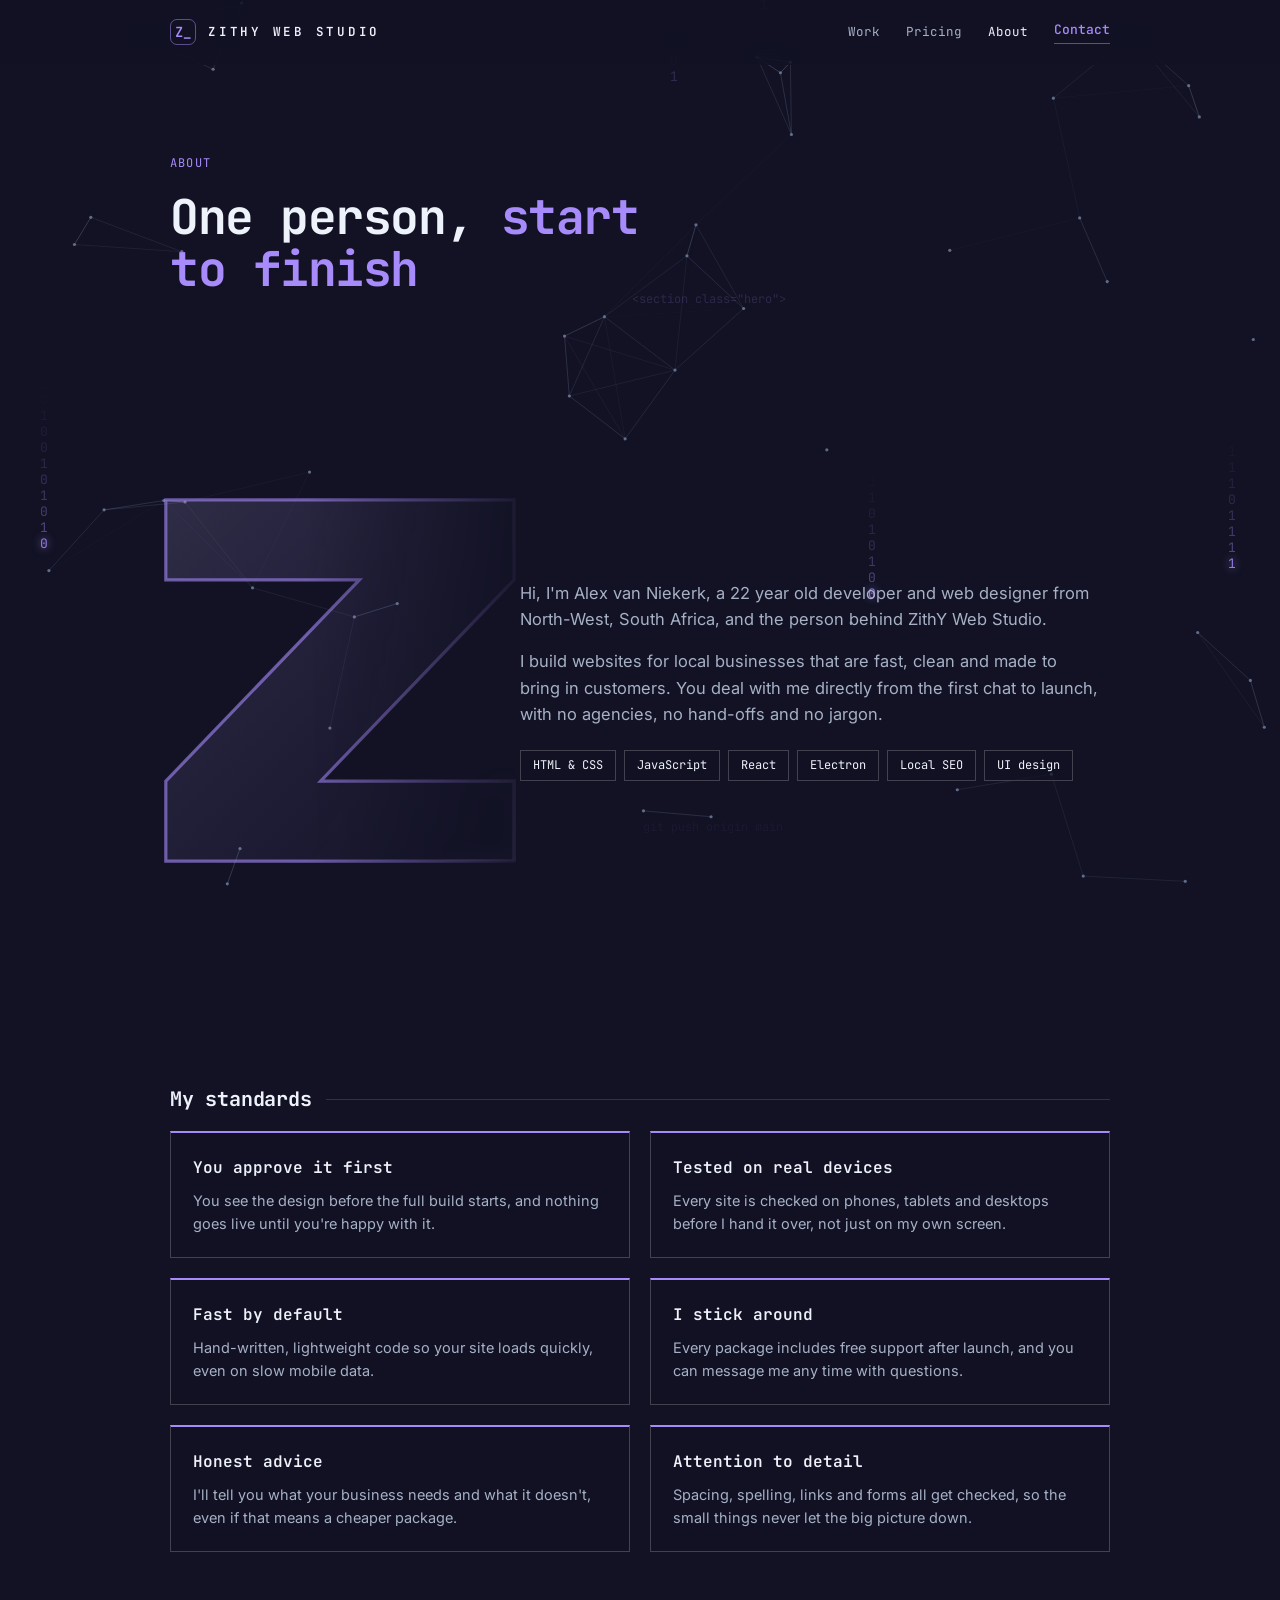
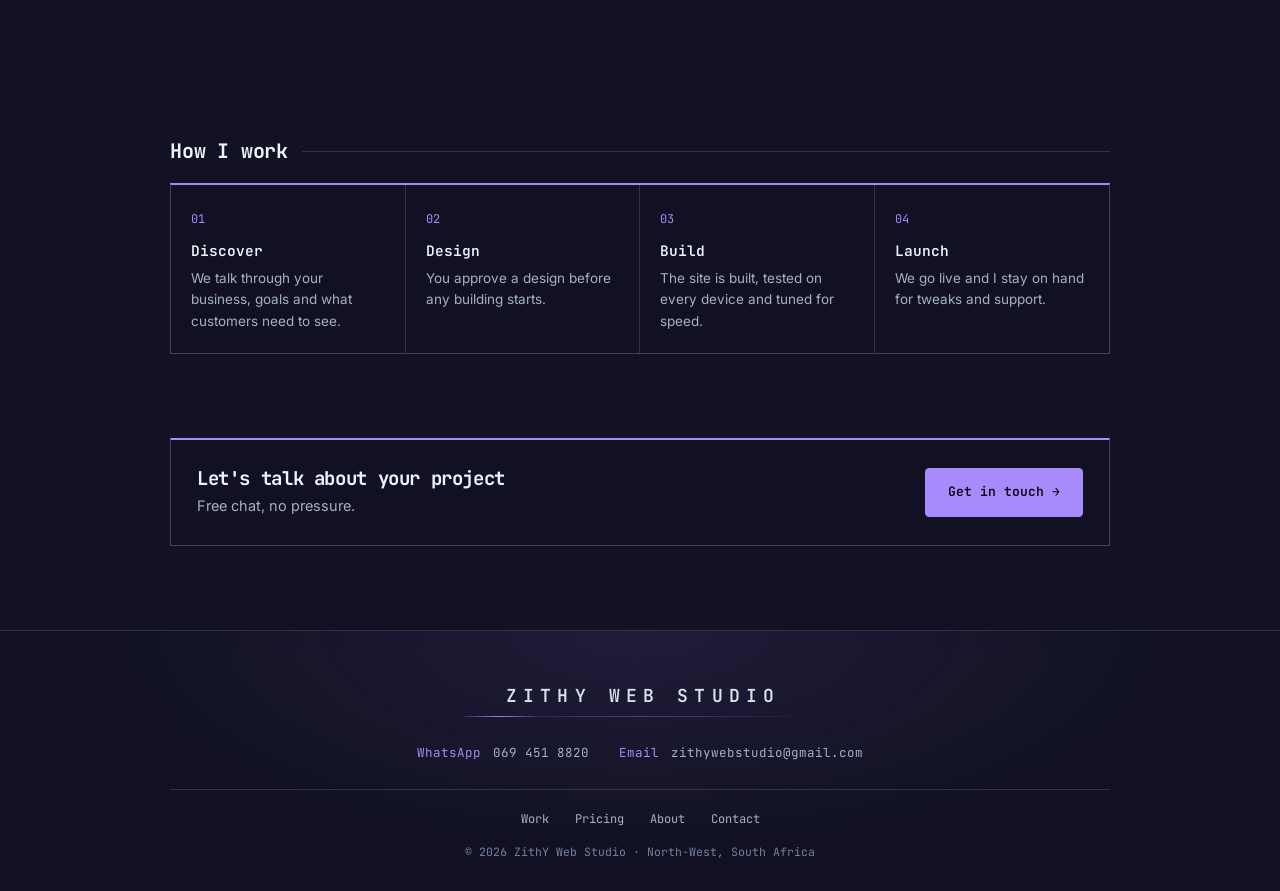
==== about.html @ 16f6a606 "Add ZithY Web Studio portfolio site Landing, work, pricing, about and contact pages with the shared " ====
<!doctype html>
<html lang="en">
<head>
  <meta charset="utf-8">
  <meta name="viewport" content="width=device-width, initial-scale=1">
  <title>About — ZithY Web Studio</title>
  <link rel="preconnect" href="https://fonts.googleapis.com">
  <link rel="preconnect" href="https://fonts.gstatic.com" crossorigin>
  <link href="https://fonts.googleapis.com/css2?family=Inter:wght@400;500;600&family=JetBrains+Mono:wght@400;500;600;700&display=swap" rel="stylesheet">
  <link rel="stylesheet" href="css/style.css">
  <link rel="stylesheet" href="css/landing.css">
</head>
<body>
  <canvas id="bg" aria-hidden="true"></canvas>
  <header class="l-nav" id="nav"><div class="in">
    <a class="l-brand" href="index.html"><span class="l-mark">Z_</span><span class="l-name">ZithY Web Studio</span></a>
    <nav class="l-links"><a href="work.html">Work</a><a href="pricing.html">Pricing</a><a href="about.html">About</a><a class="l-link" href="contact.html">Contact</a></nav>
  </div></header>

  <main>
    <section class="l-page">
      <span class="l-eyebrow">About</span>
      <h1>One person, <em>start to finish</em></h1>
    </section>

    <section class="l-sec">
      <div class="l-about">
        <div class="l-zmark" aria-hidden="true">
          <svg class="l-z" viewBox="-20 -20 310 320">
            <defs>
              <linearGradient id="zfill" x1="0" y1="0" x2="1" y2="1">
                <stop offset="0" style="stop-color: var(--cyan-hover); stop-opacity: 0.16"/>
                <stop offset="1" style="stop-color: var(--cyan); stop-opacity: 0.02"/>
              </linearGradient>
            </defs>
            <path class="zfill" d="M0 0H270V62L120 218H270V280H0V218L150 62H0Z"/>
            <path class="zbase" d="M0 0H270V62L120 218H270V280H0V218L150 62H0Z"/>
            <path class="zsweep" d="M0 0H270V62L120 218H270V280H0V218L150 62H0Z"/>
          </svg>
        </div>
        <div class="l-prose">
          <p>Hi, I'm Alex van Niekerk, a 22 year old developer and web designer from North-West, South Africa, and the person behind ZithY Web Studio.</p>
          <p>I build websites for local businesses that are fast, clean and made to bring in customers. You deal with me directly from the first chat to launch, with no agencies, no hand-offs and no jargon.</p>
          <div class="l-skills"><span>HTML &amp; CSS</span><span>JavaScript</span><span>React</span><span>Electron</span><span>Local SEO</span><span>UI design</span></div>
        </div>
      </div>
    </section>

    <section class="l-sec">
      <h2>My standards</h2>
      <div class="l-grid">
        <article class="l-card top"><div class="body"><h3>You approve it first</h3><p>You see the design before the full build starts, and nothing goes live until you're happy with it.</p></div></article>
        <article class="l-card top"><div class="body"><h3>Tested on real devices</h3><p>Every site is checked on phones, tablets and desktops before I hand it over, not just on my own screen.</p></div></article>
        <article class="l-card top"><div class="body"><h3>Fast by default</h3><p>Hand-written, lightweight code so your site loads quickly, even on slow mobile data.</p></div></article>
        <article class="l-card top"><div class="body"><h3>I stick around</h3><p>Every package includes free support after launch, and you can message me any time with questions.</p></div></article>
        <article class="l-card top"><div class="body"><h3>Honest advice</h3><p>I'll tell you what your business needs and what it doesn't, even if that means a cheaper package.</p></div></article>
        <article class="l-card top"><div class="body"><h3>Attention to detail</h3><p>Spacing, spelling, links and forms all get checked, so the small things never let the big picture down.</p></div></article>
      </div>
    </section>

    <section class="l-sec">
      <h2>How I work</h2>
      <div class="l-steps">
        <div class="l-step"><h3>Discover</h3><p>We talk through your business, goals and what customers need to see.</p></div>
        <div class="l-step"><h3>Design</h3><p>You approve a design before any building starts.</p></div>
        <div class="l-step"><h3>Build</h3><p>The site is built, tested on every device and tuned for speed.</p></div>
        <div class="l-step"><h3>Launch</h3><p>We go live and I stay on hand for tweaks and support.</p></div>
      </div>
    </section>

    <div class="l-cta-band">
      <div><h2>Let's talk about your project</h2><p>Free chat, no pressure.</p></div>
      <a class="l-btn" href="contact.html">Get in touch →</a>
    </div>
  </main>

  <footer class="l-foot">
    <div class="l-foot-word">ZithY Web Studio<span class="l-glow"></span></div>
    <div class="l-foot-contact">
      <a href="https://wa.me/27694518820" target="_blank" rel="noopener"><span>WhatsApp</span> 069 451 8820</a>
      <a href="mailto:zithywebstudio@gmail.com"><span>Email</span> zithywebstudio@gmail.com</a>
    </div>
    <div class="l-foot-meta">
      <nav><a href="work.html">Work</a><a href="pricing.html">Pricing</a><a href="about.html">About</a><a href="contact.html">Contact</a></nav>
      <p>© <span id="yr">2026</span> ZithY Web Studio · North-West, South Africa</p>
    </div>
  </footer>
  <script src="js/bg2.js"></script>
  <script src="js/site.js"></script>
</body>
</html>
---- css/style.css ----
/* Same palette and variable names as the ZithY app (src/theme.ts), applied to a calmer, more editorial layout. */
:root {
  --accent-rgb: 167 139 250;
  --contact-rgb: 52 211 153;
  --bg-rgb: 18 18 36;
  --bg: #121224;
  --panel-solid: #202031;
  --raised: #2a2a3a;
  --border: #313140;
  --border-strong: #414150;
  --border-hover: #545461;
  --text: #eef2fa;
  --muted: #a6b1c6;
  --dim: #7482a0;
  --cyan: #a78bfa;
  --cyan-hover: #c6b4fc;
  --cyan-ink: #0a0714;
  --green: #34d399;
  --sans: 'Inter', 'Segoe UI Variable', 'Segoe UI', system-ui, sans-serif;
  --display: 'Sora', var(--sans);
  --mono: 'JetBrains Mono', Consolas, monospace;
  --max: 1120px;
}

* { box-sizing: border-box; }
html { scroll-behavior: smooth; scroll-padding-top: 80px; }
body { margin: 0; background: var(--bg); color: var(--text); font: 16px/1.6 var(--sans); -webkit-font-smoothing: antialiased; }
h1, h2, h3, p, ul { margin: 0; }
ul { padding: 0; list-style: none; }
a { color: inherit; text-decoration: none; }
img { max-width: 100%; display: block; }
/* shared animated background (js/bg.js); sits behind everything */
#bg { position: fixed; inset: 0; z-index: -2; pointer-events: none; }
:focus-visible { outline: 2px solid var(--cyan); outline-offset: 3px; border-radius: 4px; }
.wrap { width: min(var(--max), 100% - 48px); margin-inline: auto; }
.accent { color: var(--cyan); }

/* a single soft wash of the accent colour behind the hero, nothing animated */
.wash { position: absolute; inset: 0 0 auto 0; height: 720px; z-index: -1; pointer-events: none; background: radial-gradient(ellipse 60% 70% at 70% 0%, rgb(var(--accent-rgb) / 0.14), transparent 70%); }

/* nav */
.nav { position: sticky; top: 0; z-index: 20; border-bottom: 1px solid transparent; background: rgb(var(--bg-rgb) / 0.72); backdrop-filter: blur(14px); transition: border-color 0.2s; }
.nav.scrolled { border-bottom-color: var(--border); }
.nav .wrap { display: flex; align-items: center; justify-content: space-between; height: 68px; }
.brand { font-family: var(--display); font-weight: 600; font-size: 15px; letter-spacing: 0.22em; text-transform: uppercase; }
.brand span { color: var(--cyan); }
.links { display: flex; align-items: center; gap: 30px; font-size: 14px; color: var(--muted); }
.links a:hover { color: var(--text); }
.menu-btn { display: none; background: none; border: 1px solid var(--border-strong); border-radius: 8px; color: var(--text); padding: 7px 12px; font: inherit; font-size: 14px; cursor: pointer; }

/* buttons */
.btn { display: inline-flex; align-items: center; gap: 8px; padding: 11px 20px; border-radius: 10px; font-size: 14.5px; font-weight: 500; border: 1px solid var(--border-strong); background: transparent; color: var(--text); cursor: pointer; transition: background 0.15s, border-color 0.15s, color 0.15s; }
.btn:hover { border-color: var(--border-hover); background: var(--raised); }
.btn.primary { background: var(--cyan); border-color: var(--cyan); color: var(--cyan-ink); font-weight: 600; }
.btn.primary:hover { background: var(--cyan-hover); border-color: var(--cyan-hover); }
.btn.sm { padding: 8px 16px; font-size: 13.5px; }

/* sections */
section { padding: 104px 0; position: relative; }
.eyebrow { font-size: 12.5px; font-weight: 500; letter-spacing: 0.14em; text-transform: uppercase; color: var(--cyan); margin-bottom: 14px; }
h2 { font-family: var(--display); font-size: clamp(28px, 4vw, 40px); font-weight: 600; letter-spacing: -0.02em; line-height: 1.15; max-width: 20ch; }
.lead { color: var(--muted); font-size: 17px; max-width: 56ch; margin-top: 16px; }
.head { margin-bottom: 52px; }

/* hero */
.hero { padding: 96px 0 88px; }
.status { display: inline-flex; align-items: center; gap: 9px; padding: 6px 14px; border: 1px solid var(--border); border-radius: 99px; font-size: 13px; color: var(--muted); background: rgb(var(--bg-rgb) / 0.6); }
.status i { width: 7px; height: 7px; border-radius: 50%; background: var(--green); box-shadow: 0 0 0 4px rgb(var(--contact-rgb) / 0.16); }
.hero h1 { font-family: var(--display); font-size: clamp(38px, 6.4vw, 68px); font-weight: 600; letter-spacing: -0.03em; line-height: 1.06; max-width: 15ch; margin: 26px 0 22px; }
.hero h1 em { font-style: normal; color: var(--cyan); }
.hero .lead { font-size: 18.5px; }
.cta { display: flex; flex-wrap: wrap; gap: 12px; margin-top: 36px; }
.stats { display: flex; flex-wrap: wrap; gap: 48px; margin-top: 72px; padding-top: 32px; border-top: 1px solid var(--border); }
.stats strong { display: block; font-family: var(--display); font-size: 30px; font-weight: 600; letter-spacing: -0.02em; }
.stats span { font-size: 13.5px; color: var(--muted); }

/* work */
.work-grid { display: grid; grid-template-columns: repeat(2, 1fr); gap: 24px; }
.card { background: var(--panel-solid); border: 1px solid var(--border); border-radius: 16px; overflow: hidden; transition: border-color 0.2s, transform 0.2s; }
.card:hover { border-color: rgb(var(--accent-rgb) / 0.5); transform: translateY(-3px); }
.shot { aspect-ratio: 16 / 10; border-bottom: 1px solid var(--border); background: linear-gradient(135deg, rgb(var(--accent-rgb) / 0.2), rgb(var(--contact-rgb) / 0.08)), var(--raised); display: grid; place-items: center; color: var(--dim); font-size: 13px; overflow: hidden; }
.shot img { width: 100%; height: 100%; object-fit: cover; object-position: top; }
.card-body { padding: 24px 26px 28px; }
.tags { display: flex; flex-wrap: wrap; gap: 8px; margin-bottom: 14px; }
.tag { font-size: 12px; padding: 3px 10px; border-radius: 99px; border: 1px solid var(--border-strong); color: var(--muted); }
.card h3 { font-family: var(--display); font-size: 21px; font-weight: 600; letter-spacing: -0.01em; }
.card p { color: var(--muted); font-size: 15px; margin-top: 8px; }
.card .more { display: inline-block; margin-top: 18px; color: var(--cyan); font-size: 14px; font-weight: 500; }
.card .more:hover { color: var(--cyan-hover); }
.card.soon { border-style: dashed; background: transparent; display: grid; place-items: center; min-height: 320px; text-align: center; padding: 30px; color: var(--muted); }
.card.soon:hover { transform: none; border-color: var(--border-strong); }
.card.soon strong { display: block; color: var(--text); font-family: var(--display); font-size: 19px; margin-bottom: 6px; font-weight: 600; }

/* services */
.svc-grid { display: grid; grid-template-columns: repeat(3, 1fr); gap: 1px; background: var(--border); border: 1px solid var(--border); border-radius: 16px; overflow: hidden; }
.svc { background: var(--bg); padding: 32px 28px; }
.svc .ico { width: 42px; height: 42px; display: grid; place-items: center; border-radius: 10px; margin-bottom: 18px; color: var(--cyan); background: rgb(var(--accent-rgb) / 0.1); border: 1px solid rgb(var(--accent-rgb) / 0.25); }
.svc h3 { font-family: var(--display); font-size: 17px; font-weight: 600; }
.svc p { color: var(--muted); font-size: 14.5px; margin-top: 8px; }

/* pricing */
.price-grid { display: grid; grid-template-columns: repeat(3, 1fr); gap: 24px; align-items: stretch; }
.plan { display: flex; flex-direction: column; padding: 34px 30px; background: var(--panel-solid); border: 1px solid var(--border); border-radius: 16px; position: relative; }
.plan.pop { border-color: rgb(var(--accent-rgb) / 0.6); background: linear-gradient(180deg, rgb(var(--accent-rgb) / 0.09), var(--panel-solid) 55%); }
.badge { position: absolute; top: -12px; left: 30px; padding: 3px 12px; font-size: 12px; font-weight: 600; border-radius: 99px; background: var(--cyan); color: var(--cyan-ink); }
.plan h3 { font-family: var(--display); font-size: 18px; font-weight: 600; }
.plan .for { color: var(--muted); font-size: 14px; margin-top: 4px; min-height: 44px; }
.price { margin: 22px 0 6px; font-family: var(--display); font-size: 44px; font-weight: 600; letter-spacing: -0.03em; line-height: 1; }
.price small { font-family: var(--sans); font-size: 14px; font-weight: 400; color: var(--muted); letter-spacing: 0; margin-right: 6px; }
.note { font-size: 13px; color: var(--dim); }
.plan ul { margin: 26px 0 30px; display: grid; gap: 12px; flex: 1; }
.plan li { display: flex; gap: 10px; font-size: 14.5px; color: var(--muted); }
.plan li svg { flex: none; margin-top: 4px; color: var(--green); }
.plan .btn { justify-content: center; }
.fine { margin-top: 28px; color: var(--dim); font-size: 14px; }

/* about */
.about { display: grid; grid-template-columns: 340px 1fr; gap: 72px; align-items: start; }
.portrait { aspect-ratio: 4 / 5; border-radius: 16px; border: 1px solid var(--border); background: linear-gradient(160deg, rgb(var(--accent-rgb) / 0.22), rgb(var(--contact-rgb) / 0.06)), var(--raised); display: grid; place-items: center; color: var(--dim); font-size: 13px; overflow: hidden; }
.portrait img { width: 100%; height: 100%; object-fit: cover; }
.about p { color: var(--muted); font-size: 17px; margin-top: 18px; max-width: 58ch; }
.about h2 { margin-bottom: 6px; }
.skills { display: flex; flex-wrap: wrap; gap: 10px; margin-top: 30px; }
.skills span { padding: 6px 14px; border: 1px solid var(--border-strong); border-radius: 99px; font-size: 13.5px; color: var(--text); }

/* process */
.steps { display: grid; grid-template-columns: repeat(4, 1fr); gap: 24px; counter-reset: s; }
.step { padding-top: 22px; border-top: 1px solid var(--border-strong); position: relative; }
.step::before { counter-increment: s; content: '0' counter(s); font-family: var(--mono); font-size: 13px; color: var(--cyan); }
.step h3 { font-family: var(--display); font-size: 17px; font-weight: 600; margin: 10px 0 6px; }
.step p { color: var(--muted); font-size: 14.5px; }

/* contact */
.contact { padding: 56px; border: 1px solid var(--border); border-radius: 20px; background: radial-gradient(ellipse 70% 120% at 100% 0%, rgb(var(--accent-rgb) / 0.16), transparent 65%), var(--panel-solid); display: grid; grid-template-columns: 1fr 1fr; gap: 48px; align-items: center; }
.contact h2 { max-width: 14ch; }
.contact-list { display: grid; gap: 14px; }
.contact-list a { display: flex; align-items: center; justify-content: space-between; padding: 16px 20px; border: 1px solid var(--border-strong); border-radius: 12px; background: rgb(var(--bg-rgb) / 0.5); transition: border-color 0.15s; }
.contact-list a:hover { border-color: rgb(var(--accent-rgb) / 0.6); }
.contact-list small { display: block; font-size: 12px; color: var(--dim); text-transform: uppercase; letter-spacing: 0.1em; }
.contact-list span { color: var(--cyan); }

footer { border-top: 1px solid var(--border); padding: 32px 0; color: var(--dim); font-size: 13.5px; }
footer .wrap { display: flex; justify-content: space-between; gap: 16px; flex-wrap: wrap; }

/* scroll reveal */
.reveal { opacity: 0; transform: translateY(14px); transition: opacity 0.6s ease, transform 0.6s ease; }
.reveal.in { opacity: 1; transform: none; }
@media (prefers-reduced-motion: reduce) { html { scroll-behavior: auto; } .reveal { opacity: 1; transform: none; transition: none; } .card, .btn { transition: none; } }

@media (max-width: 920px) {
  section { padding: 76px 0; }
  .work-grid, .price-grid, .contact { grid-template-columns: 1fr; }
  .svc-grid { grid-template-columns: 1fr 1fr; }
  .steps { grid-template-columns: 1fr 1fr; }
  .about { grid-template-columns: 1fr; gap: 36px; }
  .portrait { max-width: 300px; }
  .contact { padding: 34px 26px; gap: 28px; }
}
@media (max-width: 640px) {
  .menu-btn { display: block; }
  .links { display: none; position: absolute; top: 68px; left: 0; right: 0; flex-direction: column; align-items: flex-start; gap: 0; padding: 8px 24px 20px; background: var(--bg); border-bottom: 1px solid var(--border); }
  .links.open { display: flex; }
  .links a { padding: 12px 0; width: 100%; }
  .svc-grid, .steps { grid-template-columns: 1fr; }
  .stats { gap: 30px; }
}
---- css/landing.css ----
/* Landing page, layout modelled on the reference screenshot: mono type, left-aligned hero, packages panel + CTA bar.
   Uses the theme variables from style.css only. */
:root { --mono-display: 'JetBrains Mono', Consolas, monospace; }
body { font-family: var(--sans); }

.l-nav { position: sticky; top: 0; z-index: 20; background: rgb(var(--bg-rgb) / 0.7); backdrop-filter: blur(12px); border-bottom: 1px solid transparent; }
.l-nav.scrolled { border-bottom-color: var(--border); }
.l-nav .in { width: min(940px, 100% - 48px); margin-inline: auto; height: 64px; display: flex; align-items: center; justify-content: space-between; }
.l-brand { display: flex; align-items: center; gap: 12px; font-family: var(--mono-display); font-size: 12.5px; font-weight: 600; letter-spacing: 0.22em; text-transform: uppercase; }
.l-mark { width: 26px; height: 26px; display: grid; place-items: center; border-radius: 7px; border: 1px solid rgb(var(--accent-rgb) / 0.5); color: var(--cyan); font-size: 14px; letter-spacing: 0; }
.l-links { display: flex; align-items: center; gap: 26px; font-family: var(--mono-display); font-size: 12.5px; color: var(--muted); }
.l-links a:hover { color: var(--text); }

.l-hero { width: min(940px, 100% - 48px); margin-inline: auto; padding: 108px 0 40px; }
.l-status { display: inline-flex; align-items: center; gap: 9px; font-family: var(--mono-display); font-size: 12px; letter-spacing: 0.06em; color: var(--muted); }
.l-status i { width: 7px; height: 7px; border-radius: 50%; background: var(--green); box-shadow: 0 0 0 4px rgb(var(--contact-rgb) / 0.16); }
.l-hero h1 { font-family: var(--mono-display); font-weight: 700; font-size: clamp(34px, 6.2vw, 62px); line-height: 1.08; letter-spacing: -0.035em; margin: 22px 0 22px; }
.l-hero h1 em { font-style: normal; color: var(--cyan); display: block; }
.l-hero .sub { max-width: 52ch; color: var(--muted); font-size: 17px; }
.l-cta { display: flex; align-items: center; flex-wrap: wrap; gap: 22px; margin-top: 34px; }
.l-btn { display: inline-flex; align-items: center; gap: 8px; padding: 13px 22px; border-radius: 4px; background: var(--cyan); color: var(--cyan-ink); font-family: var(--mono-display); font-size: 13px; font-weight: 600; border: 1px solid var(--cyan); transition: background 0.15s; }
.l-btn:hover { background: var(--cyan-hover); }
.l-link { font-family: var(--mono-display); font-size: 13px; font-weight: 500; color: var(--cyan); border-bottom: 1px solid rgb(var(--accent-rgb) / 0.5); padding-bottom: 2px; }
.l-link:hover { color: var(--cyan-hover); }

.l-panel-wrap { width: min(940px, 100% - 48px); margin: 56px auto 0; padding-bottom: 110px; }
.l-panel { border: 1px solid var(--border-strong); border-top: 2px solid var(--cyan); background: rgb(var(--bg-rgb) / 0.82); backdrop-filter: blur(10px); }
.l-panel-head { display: flex; justify-content: space-between; align-items: center; padding: 20px 22px; border-bottom: 1px solid var(--border); background: rgb(var(--accent-rgb) / 0.05); }
.l-panel-head h2 { font-family: var(--mono-display); font-size: 20px; font-weight: 700; letter-spacing: -0.01em; max-width: none; line-height: 1.2; }
.l-panel-head span { font-family: var(--mono-display); font-size: 11.5px; letter-spacing: 0.08em; text-transform: uppercase; color: var(--cyan); }
.l-plans { display: grid; grid-template-columns: 1fr 1fr; }
.l-plan { padding: 22px; border-bottom: 1px solid var(--border); }
.l-plan:nth-child(odd) { border-right: 1px solid var(--border); }
.l-plan h3 { font-family: var(--mono-display); font-size: 14.5px; font-weight: 600; display: flex; align-items: center; gap: 10px; }
.l-tag { font-size: 10px; font-weight: 500; letter-spacing: 0.08em; text-transform: uppercase; padding: 2px 7px; border: 1px solid var(--green); color: var(--green); }
.l-price { font-family: var(--mono-display); font-size: 29px; font-weight: 700; color: var(--cyan); margin: 6px 0 4px; letter-spacing: -0.02em; }
.l-plan p { font-size: 13.5px; color: var(--dim); min-height: 40px; }
.l-view { display: block; text-align: center; margin-top: 14px; padding: 9px; border: 1px solid var(--cyan); color: var(--cyan); font-family: var(--mono-display); font-size: 12.5px; transition: background 0.15s; }
.l-view:hover { background: rgb(var(--accent-rgb) / 0.12); }
.l-bar { display: block; text-align: center; padding: 15px; background: var(--cyan); color: var(--cyan-ink); font-family: var(--mono-display); font-size: 13px; font-weight: 600; transition: background 0.15s; }
.l-bar:hover { background: var(--cyan-hover); }

#bg { position: fixed; inset: 0; z-index: -2; pointer-events: none; }

/* ---------- inner pages ---------- */
.l-links a[aria-current] { color: var(--text); }
.l-links a.l-link[aria-current] { color: var(--cyan-hover); }
.l-page { width: min(940px, 100% - 48px); margin-inline: auto; padding: 84px 0 44px; }
.l-eyebrow { font-family: var(--mono-display); font-size: 12px; letter-spacing: 0.1em; text-transform: uppercase; color: var(--cyan); }
.l-page h1 { font-family: var(--mono-display); font-weight: 700; font-size: clamp(30px, 5vw, 48px); line-height: 1.1; letter-spacing: -0.03em; margin: 16px 0 16px; max-width: 18ch; }
.l-page h1 em { font-style: normal; color: var(--cyan); }
.l-page .sub { max-width: 54ch; color: var(--muted); font-size: 17px; }
.l-sec { width: min(940px, 100% - 48px); margin: 0 auto; padding-bottom: 84px; }
.l-sec > h2 { font-family: var(--mono-display); font-size: 20px; font-weight: 700; letter-spacing: -0.01em; max-width: none; margin-bottom: 20px; display: flex; align-items: center; gap: 14px; }
.l-sec > h2::after { content: ''; flex: 1; height: 1px; background: var(--border); }
.l-grid { display: grid; grid-template-columns: 1fr 1fr; gap: 20px; }
.l-card { display: flex; flex-direction: column; border: 1px solid var(--border-strong); background: rgb(var(--bg-rgb) / 0.82); backdrop-filter: blur(10px); transition: border-color 0.15s; }
.l-card:hover { border-color: rgb(var(--accent-rgb) / 0.6); }
.l-card.top { border-top: 2px solid var(--cyan); }
.l-card .body { padding: 22px; display: flex; flex-direction: column; flex: 1; }
.l-card h3 { font-family: var(--mono-display); font-size: 16px; font-weight: 600; display: flex; align-items: center; gap: 10px; flex-wrap: wrap; }
.l-card p { font-size: 14.5px; color: var(--muted); margin-top: 8px; }
.l-shot { aspect-ratio: 16 / 9; display: grid; place-items: center; border-bottom: 1px solid var(--border); background: linear-gradient(135deg, rgb(var(--accent-rgb) / 0.16), rgb(var(--contact-rgb) / 0.05)), rgb(var(--bg-rgb) / 0.6); color: var(--dim); font-family: var(--mono-display); font-size: 12px; overflow: hidden; }
.l-shot img { width: 100%; height: 100%; object-fit: cover; object-position: top; }
.l-tags { display: flex; flex-wrap: wrap; gap: 8px; margin-bottom: 12px; }
.l-tags span { font-family: var(--mono-display); font-size: 10.5px; letter-spacing: 0.08em; text-transform: uppercase; padding: 2px 8px; border: 1px solid var(--border-strong); color: var(--muted); }
.l-results { display: flex; gap: 26px; margin-top: 18px; padding-top: 16px; border-top: 1px solid var(--border); }
.l-results strong { display: block; font-family: var(--mono-display); font-size: 18px; color: var(--cyan); }
.l-results small { font-size: 12px; color: var(--dim); }
a.l-card { color: inherit; }
a.l-card:hover .l-shot img { transform: scale(1.03); }
.l-shot img { transition: transform 0.4s ease; }
.l-visit { margin-top: 18px; font-family: var(--mono-display); font-size: 13px; font-weight: 500; color: var(--cyan); }
a.l-card:hover .l-visit { color: var(--cyan-hover); }
.l-card.soon { border-style: dashed; background: transparent; min-height: 260px; align-items: center; justify-content: center; text-align: center; padding: 28px; color: var(--muted); }
.l-card.soon:hover { border-color: var(--border-strong); }
.l-card.soon strong { display: block; font-family: var(--mono-display); color: var(--text); font-size: 15px; margin-bottom: 6px; }
.l-list { list-style: none; padding: 0; margin: 16px 0 0; display: grid; gap: 9px; flex: 1; }
.l-list li { display: flex; gap: 10px; font-size: 14px; color: var(--muted); }
.l-list li::before { content: '+'; font-family: var(--mono-display); color: var(--green); flex: none; }
.l-card .l-price { margin: 10px 0 2px; }
.l-card .note { font-size: 12.5px; color: var(--dim); margin: 0; }
.l-card .l-view { margin-top: 20px; }
.l-card .l-view.solid { background: var(--cyan); color: var(--cyan-ink); font-weight: 600; }
.l-card .l-view.solid:hover { background: var(--cyan-hover); }
.l-steps { display: grid; grid-template-columns: repeat(4, 1fr); border: 1px solid var(--border-strong); border-top: 2px solid var(--cyan); background: rgb(var(--bg-rgb) / 0.82); backdrop-filter: blur(10px); counter-reset: s; }
.l-step { padding: 20px; border-right: 1px solid var(--border); }
.l-step:last-child { border-right: 0; }
.l-step::before { counter-increment: s; content: '0' counter(s); font-family: var(--mono-display); font-size: 12px; color: var(--cyan); }
.l-step h3 { font-family: var(--mono-display); font-size: 14.5px; font-weight: 600; margin: 8px 0 6px; }
.l-step p { font-size: 13.5px; color: var(--muted); }
.l-scroll { overflow-x: auto; border: 1px solid var(--border-strong); border-top: 2px solid var(--cyan); background: rgb(var(--bg-rgb) / 0.82); backdrop-filter: blur(10px); }
.l-compare { width: 100%; min-width: 640px; border-collapse: collapse; font-size: 14px; }
.l-compare th, .l-compare td { padding: 12px 16px; text-align: center; border-bottom: 1px solid var(--border); color: var(--muted); }
.l-compare th:first-child, .l-compare td:first-child { text-align: left; color: var(--text); }
.l-compare th { font-family: var(--mono-display); font-size: 12.5px; font-weight: 600; color: var(--text); background: rgb(var(--accent-rgb) / 0.05); }
.l-compare tr:last-child td { border-bottom: 0; }
.l-compare .pop { background: rgb(var(--accent-rgb) / 0.07); }
.l-compare th.pop { color: var(--cyan); }
.l-compare .y { color: var(--green); }
.l-compare .n { color: var(--dim); }
.l-compare tbody tr:nth-child(1) td:not(:first-child) { font-family: var(--mono-display); color: var(--cyan); font-weight: 600; }
.l-steps.four .l-step.plain::before { content: none; }
.l-steps.four .l-step.plain h3 { margin-top: 0; color: var(--cyan); }
.l-table { width: 100%; border-collapse: collapse; border: 1px solid var(--border-strong); background: rgb(var(--bg-rgb) / 0.82); backdrop-filter: blur(10px); }
.l-table td { padding: 14px 20px; border-bottom: 1px solid var(--border); font-size: 14.5px; color: var(--muted); }
.l-table tr:last-child td { border-bottom: 0; }
.l-table td:last-child { text-align: right; font-family: var(--mono-display); color: var(--cyan); white-space: nowrap; }
.l-table td:first-child { color: var(--text); }
.l-faq { border: 1px solid var(--border-strong); background: rgb(var(--bg-rgb) / 0.82); backdrop-filter: blur(10px); }
.l-faq details { border-bottom: 1px solid var(--border); }
.l-faq details:last-child { border-bottom: 0; }
.l-faq summary { cursor: pointer; padding: 16px 20px; font-family: var(--mono-display); font-size: 13.5px; font-weight: 500; list-style: none; display: flex; justify-content: space-between; gap: 16px; }
.l-faq summary::-webkit-details-marker { display: none; }
.l-faq summary::after { content: '+'; color: var(--cyan); }
.l-faq details[open] summary::after { content: '–'; }
.l-faq details p { padding: 0 20px 18px; font-size: 14.5px; color: var(--muted); max-width: 70ch; }
.l-about { display: grid; grid-template-columns: 280px 1fr; gap: 48px; align-items: start; }
.l-portrait { aspect-ratio: 4 / 5; display: grid; place-items: center; border: 1px solid var(--border-strong); border-top: 2px solid var(--cyan); background: linear-gradient(160deg, rgb(var(--accent-rgb) / 0.2), rgb(var(--contact-rgb) / 0.05)), rgb(var(--bg-rgb) / 0.6); color: var(--dim); font-family: var(--mono-display); font-size: 12px; overflow: hidden; }
.l-portrait img { width: 100%; height: 100%; object-fit: cover; }
.l-prose p { color: var(--muted); font-size: 16.5px; margin-bottom: 16px; max-width: 58ch; }
.l-skills { display: flex; flex-wrap: wrap; gap: 8px; margin-top: 22px; }
.l-skills span { font-family: var(--mono-display); font-size: 12px; padding: 5px 12px; border: 1px solid var(--border-strong); background: rgb(var(--bg-rgb) / 0.7); }
.l-contact { display: grid; grid-template-columns: 1.3fr 1fr; gap: 20px; align-items: start; }
.l-form { padding: 24px; display: grid; gap: 16px; }
.l-form label { display: grid; gap: 6px; font-family: var(--mono-display); font-size: 12px; letter-spacing: 0.04em; color: var(--muted); }
.l-form input, .l-form select, .l-form textarea { font: inherit; font-family: var(--sans); font-size: 15px; letter-spacing: 0; color: var(--text); background: rgb(var(--bg-rgb) / 0.7); border: 1px solid var(--border-strong); border-radius: 0; padding: 11px 12px; width: 100%; }
.l-form textarea { min-height: 130px; resize: vertical; }
.l-form input:focus, .l-form select:focus, .l-form textarea:focus { outline: none; border-color: var(--cyan); box-shadow: 0 0 0 3px rgb(var(--accent-rgb) / 0.18); }
.l-form button.l-btn { justify-self: start; cursor: pointer; }
.l-form .hint { font-size: 12.5px; color: var(--dim); font-family: var(--sans); letter-spacing: 0; }
.l-info { display: grid; gap: 12px; }
.l-info a, .l-info div { display: block; padding: 16px 18px; border: 1px solid var(--border-strong); background: rgb(var(--bg-rgb) / 0.82); backdrop-filter: blur(10px); transition: border-color 0.15s; }
.l-info a:hover { border-color: rgb(var(--accent-rgb) / 0.6); }
.l-info small { display: block; font-family: var(--mono-display); font-size: 11px; letter-spacing: 0.1em; text-transform: uppercase; color: var(--dim); margin-bottom: 3px; }
.l-info span { color: var(--cyan); font-family: var(--mono-display); font-size: 14px; }
.l-cta-band { width: min(940px, 100% - 48px); margin: 0 auto 84px; border: 1px solid var(--border-strong); border-top: 2px solid var(--cyan); background: rgb(var(--bg-rgb) / 0.82); backdrop-filter: blur(10px); padding: 28px 26px; display: flex; justify-content: space-between; align-items: center; gap: 20px; flex-wrap: wrap; }
.l-cta-band h2 { font-family: var(--mono-display); font-size: 19px; font-weight: 700; max-width: none; }
.l-cta-band p { color: var(--muted); font-size: 14.5px; margin-top: 4px; }

@media (max-width: 760px) {
  .l-grid, .l-contact, .l-about { grid-template-columns: 1fr; }
  .l-steps { grid-template-columns: 1fr 1fr; }
  .l-step:nth-child(2) { border-right: 0; }
  .l-step:nth-child(-n+2) { border-bottom: 1px solid var(--border); }
  .l-portrait { max-width: 240px; }
}
@media (max-width: 640px) {
  .l-name { display: none; }
  .l-links { gap: 16px; }
  .l-plans { grid-template-columns: 1fr; }
  .l-plan:nth-child(odd) { border-right: 0; }
  .l-hero { padding-top: 70px; }
  .l-page { padding-top: 56px; }
}

.l-meta { display: flex; align-items: center; justify-content: space-between; gap: 16px; margin-top: 18px; padding-top: 16px; border-top: 1px solid var(--border); font-family: var(--mono-display); font-size: 12px; color: var(--dim); }
.l-live { display: inline-flex; align-items: center; gap: 8px; color: var(--green); font-weight: 500; letter-spacing: 0.06em; text-transform: uppercase; }
.l-live i { width: 7px; height: 7px; border-radius: 50%; background: var(--green); box-shadow: 0 0 0 4px rgb(var(--contact-rgb) / 0.16); animation: live 2.4s ease-in-out infinite; }
@keyframes live { 50% { box-shadow: 0 0 0 7px rgb(var(--contact-rgb) / 0); } }
@media (prefers-reduced-motion: reduce) { .l-live i { animation: none; } }

/* themed dropdown (js/site.js) */
.l-dd-native, .l-form select.l-dd-native { position: absolute; width: 1px; height: 1px; padding: 0; border: 0; opacity: 0; pointer-events: none; }
.l-dd { position: relative; }
.l-dd-btn { width: 100%; display: flex; align-items: center; justify-content: space-between; gap: 12px; padding: 11px 12px; font: inherit; font-family: var(--sans); font-size: 15px; letter-spacing: 0; text-align: left; color: var(--text); background: rgb(var(--bg-rgb) / 0.7); border: 1px solid var(--border-strong); border-radius: 0; cursor: pointer; transition: border-color 0.15s; }
.l-dd-btn:hover { border-color: var(--border-hover); }
.l-dd-btn:focus-visible, .l-dd.open .l-dd-btn { outline: none; border-color: var(--cyan); box-shadow: 0 0 0 3px rgb(var(--accent-rgb) / 0.18); }
.l-dd-btn svg { flex: none; color: var(--cyan); transition: transform 0.15s; }
.l-dd.open .l-dd-btn svg { transform: rotate(180deg); }
.l-dd-list { position: absolute; z-index: 30; left: 0; right: 0; top: calc(100% + 6px); max-height: 260px; overflow-y: auto; margin: 0; padding: 4px; list-style: none; background: var(--panel-solid); border: 1px solid var(--border-strong); border-top: 2px solid var(--cyan); box-shadow: 0 16px 40px rgb(0 0 0 / 0.5); animation: dd-in 0.12s ease-out; }
.l-dd-list[hidden] { display: none; }
@keyframes dd-in { from { opacity: 0; transform: translateY(-4px); } }
.l-dd-list li { display: flex; align-items: center; justify-content: space-between; gap: 12px; padding: 10px 12px; font-family: var(--mono-display); font-size: 13px; color: var(--muted); cursor: pointer; }
.l-dd-list li.active { background: rgb(var(--accent-rgb) / 0.12); color: var(--text); }
.l-dd-list li[aria-selected='true'] { color: var(--cyan); }
.l-dd-list li[aria-selected='true']::after { content: '✓'; color: var(--cyan); }
@media (prefers-reduced-motion: reduce) { .l-dd-list { animation: none; } .l-dd-btn svg { transition: none; } }

/* contact form extras: business name row, add-on picker, estimate */
.l-row { display: grid; grid-template-columns: 1fr 1fr; gap: 16px; }
.l-field { display: grid; gap: 8px; }
.l-legend { font-family: var(--mono-display); font-size: 12px; letter-spacing: 0.04em; color: var(--muted); }
.l-legend em { font-style: normal; color: var(--dim); margin-left: 6px; }
.l-addons { display: grid; gap: 10px; }
.l-addon { border: 1px solid var(--border-strong); background: rgb(var(--bg-rgb) / 0.7); transition: border-color 0.15s, background 0.15s; }
.l-addon:hover { border-color: var(--border-hover); }
.l-addon.on { border-color: var(--cyan); background: rgb(var(--accent-rgb) / 0.08); }
.l-addon:focus-within { box-shadow: 0 0 0 3px rgb(var(--accent-rgb) / 0.18); }
.l-form .l-addon-main { display: flex; align-items: center; gap: 14px; padding: 14px 16px; cursor: pointer; letter-spacing: 0; }
.l-addon-main input { position: absolute; opacity: 0; pointer-events: none; width: 1px; height: 1px; }
.l-box { flex: none; width: 18px; height: 18px; display: grid; place-items: center; border: 1px solid var(--border-hover); background: rgb(var(--bg-rgb) / 0.8); transition: background 0.15s, border-color 0.15s; }
.l-addon.on .l-box { background: var(--cyan); border-color: var(--cyan); }
.l-addon.on .l-box::after { content: ''; width: 9px; height: 5px; margin-top: -2px; border-left: 2px solid var(--cyan-ink); border-bottom: 2px solid var(--cyan-ink); transform: rotate(-45deg); }
.l-addon-text { flex: 1; display: grid; gap: 1px; }
.l-addon-text b { font-family: var(--mono-display); font-size: 13.5px; font-weight: 600; color: var(--text); }
.l-addon-text small { font-family: var(--sans); font-size: 13px; color: var(--dim); }
.l-addon-price { font-family: var(--mono-display); font-size: 13px; color: var(--cyan); white-space: nowrap; }
.l-qty { display: flex; align-items: center; gap: 10px; padding: 0 16px 14px 48px; font-family: var(--mono-display); font-size: 12.5px; color: var(--muted); }
.l-qty[hidden] { display: none; }
.l-qty button { width: 28px; height: 28px; display: grid; place-items: center; padding: 0; background: rgb(var(--bg-rgb) / 0.8); border: 1px solid var(--border-strong); color: var(--text); font-size: 15px; cursor: pointer; transition: border-color 0.15s, color 0.15s; }
.l-qty button:hover { border-color: var(--cyan); color: var(--cyan); }
.l-qty output { min-width: 22px; text-align: center; color: var(--text); font-weight: 600; }
.l-total { display: flex; flex-wrap: wrap; align-items: baseline; gap: 6px 14px; padding: 14px 16px; border: 1px solid var(--border-strong); border-left: 2px solid var(--cyan); background: rgb(var(--accent-rgb) / 0.05); font-family: var(--mono-display); }
.l-total[hidden] { display: none; }
.l-total span { font-size: 12px; letter-spacing: 0.08em; text-transform: uppercase; color: var(--muted); }
.l-total strong { font-size: 20px; color: var(--cyan); }
.l-total small { flex-basis: 100%; font-size: 12px; color: var(--dim); }
@media (max-width: 520px) { .l-row { grid-template-columns: 1fr; } }

/* footer: wordmark with a light travelling along a fading line (modelled on the ZithY app header) */
.l-foot { display: grid; justify-items: center; gap: 26px; padding: 56px 24px 30px; border-top: 1px solid var(--border); background: radial-gradient(ellipse 60% 120% at 50% 0%, rgb(var(--accent-rgb) / 0.1), transparent 70%), rgb(var(--bg-rgb) / 0.7); backdrop-filter: blur(8px); }
.l-foot-word { position: relative; display: inline-block; padding: 0 0 12px 0.34em; line-height: 1; font-family: var(--mono-display); font-weight: 600; font-size: 18px; letter-spacing: 0.34em; text-transform: uppercase; color: var(--text); opacity: 0.92; }
.l-glow { position: absolute; left: -40px; right: -40px; bottom: 0; height: 1px; overflow: hidden; background: linear-gradient(90deg, transparent, rgb(var(--accent-rgb) / 0.4) 50%, transparent); }
.l-glow::after { content: ''; position: absolute; top: -1px; bottom: -1px; left: 0; width: 22%; background: linear-gradient(90deg, transparent, var(--cyan), transparent); filter: drop-shadow(0 0 5px var(--cyan)); animation: l-run 5s linear infinite; }
@keyframes l-run { from { transform: translateX(-100%); } to { transform: translateX(460%); } }
@media (prefers-reduced-motion: reduce) { .l-glow::after { animation: none; left: 39%; } }
.l-foot-contact { display: flex; flex-wrap: wrap; justify-content: center; gap: 10px 30px; font-family: var(--mono-display); font-size: 12.5px; color: var(--muted); }
.l-foot-contact a:hover { color: var(--text); }
.l-foot-contact span { color: var(--cyan); margin-right: 4px; }
.l-foot-meta { display: grid; justify-items: center; gap: 14px; width: min(940px, 100%); padding-top: 20px; border-top: 1px solid var(--border); }
.l-foot-meta nav { display: flex; flex-wrap: wrap; justify-content: center; gap: 6px 26px; font-family: var(--mono-display); font-size: 12px; color: var(--muted); }
.l-foot-meta nav a:hover { color: var(--text); }
.l-foot-meta p { margin: 0; font-family: var(--mono-display); font-size: 11.5px; color: var(--dim); text-align: center; }
@media (max-width: 520px) { .l-foot-word { font-size: 14px; } .l-glow { left: -16px; right: -16px; } }

/* contact: full-width form, then round direct-contact icons */
.l-contact { grid-template-columns: 1fr; }
.l-contact .l-addons { grid-template-columns: 1fr 1fr; align-items: start; }
.l-form { padding: 28px; }
.l-direct { margin-top: 44px; text-align: center; }
.l-rule { display: flex; align-items: center; gap: 16px; margin-bottom: 28px; font-family: var(--mono-display); font-size: 12px; letter-spacing: 0.1em; text-transform: uppercase; color: var(--muted); }
.l-rule::before, .l-rule::after { content: ''; flex: 1; height: 1px; background: linear-gradient(90deg, transparent, var(--border-strong)); }
.l-rule::after { background: linear-gradient(270deg, transparent, var(--border-strong)); }
.l-direct-row { display: flex; justify-content: center; gap: 44px; flex-wrap: wrap; }
.l-direct-row a { display: grid; justify-items: center; gap: 8px; font-family: var(--mono-display); font-size: 13px; font-weight: 600; color: var(--text); }
.l-direct-row small { font-size: 11.5px; font-weight: 400; color: var(--dim); transition: color 0.15s; }
.l-direct-row a:hover small { color: var(--muted); }
.l-circle { width: 64px; height: 64px; margin-bottom: 4px; display: grid; place-items: center; border-radius: 50%; border: 1px solid rgb(var(--accent-rgb) / 0.45); background: rgb(var(--accent-rgb) / 0.08); color: var(--cyan); transition: box-shadow 0.2s, background 0.2s, transform 0.2s; }
.l-circle svg { width: 24px; height: 24px; }
.l-direct-row a.wa .l-circle { border-color: rgb(var(--contact-rgb) / 0.5); background: rgb(var(--contact-rgb) / 0.08); color: var(--green); }
.l-direct-row a:hover .l-circle { transform: translateY(-3px); box-shadow: 0 0 22px rgb(var(--accent-rgb) / 0.35); background: rgb(var(--accent-rgb) / 0.16); }
.l-direct-row a.wa:hover .l-circle { box-shadow: 0 0 22px rgb(var(--contact-rgb) / 0.35); background: rgb(var(--contact-rgb) / 0.16); }
.l-base { margin: 30px 0 0; font-family: var(--mono-display); font-size: 12px; color: var(--dim); }
@media (max-width: 760px) { .l-contact .l-addons { grid-template-columns: 1fr; } .l-form { padding: 22px; } }
@media (prefers-reduced-motion: reduce) { .l-circle { transition: none; } }

/* equal columns so the three icons are evenly spaced and the middle one sits on the page centre */
.l-direct-row { display: grid; grid-template-columns: repeat(3, 1fr); gap: 20px; max-width: 720px; margin-inline: auto; }
.l-direct-row small { overflow-wrap: anywhere; }
@media (max-width: 560px) { .l-direct-row { grid-template-columns: 1fr; gap: 28px; } }

/* labels only: fixed-width columns keep the icons evenly spaced and centred */
.l-direct-row { grid-template-columns: repeat(3, 110px); justify-content: center; gap: 36px; max-width: none; }
@media (max-width: 560px) { .l-direct-row { grid-template-columns: repeat(3, 1fr); gap: 12px; } }

/* pricing cards: corner brackets grow in, the top line draws from the centre, features slide in one by one */
.l-card.fx-c { position: relative; border-top-color: rgb(var(--accent-rgb) / 0.35); background: linear-gradient(var(--cyan), var(--cyan)) top center / 0% 2px no-repeat border-box, rgb(var(--bg-rgb) / 0.82); transition: background-size 0.45s cubic-bezier(.2, .8, .2, 1), border-color 0.3s, box-shadow 0.3s; }
.l-card.fx-c::before, .l-card.fx-c::after { content: ''; position: absolute; width: 10px; height: 10px; border: 1px solid var(--cyan); opacity: 0; pointer-events: none; transition: width 0.3s, height 0.3s, opacity 0.3s; }
.l-card.fx-c::before { top: -1px; left: -1px; border-right: 0; border-bottom: 0; }
.l-card.fx-c::after { bottom: -1px; right: -1px; border-left: 0; border-top: 0; }
.l-card.fx-c:hover, .l-card.fx-c:focus-within { background-size: 100% 2px, auto; border-color: rgb(var(--accent-rgb) / 0.55); border-top-color: transparent; box-shadow: 0 0 28px rgb(var(--accent-rgb) / 0.12); }
.l-card.fx-c:hover::before, .l-card.fx-c:hover::after, .l-card.fx-c:focus-within::before, .l-card.fx-c:focus-within::after { opacity: 1; width: 22px; height: 22px; }
.l-card.fx-c .l-list li { transition: transform 0.3s ease, color 0.3s; }
.l-card.fx-c:hover .l-list li, .l-card.fx-c:focus-within .l-list li { transform: translateX(6px); color: var(--text); }
.l-card.fx-c:hover .l-list li:nth-child(2) { transition-delay: 0.04s; }
.l-card.fx-c:hover .l-list li:nth-child(3) { transition-delay: 0.08s; }
.l-card.fx-c:hover .l-list li:nth-child(4) { transition-delay: 0.12s; }
.l-card.fx-c:hover .l-list li:nth-child(5) { transition-delay: 0.16s; }
.l-card.fx-c:hover .l-list li:nth-child(6) { transition-delay: 0.2s; }
.l-card.fx-c .l-view { transition: background 0.25s, color 0.25s; }
.l-card.fx-c:hover .l-view { background: var(--cyan); color: var(--cyan-ink); font-weight: 600; }
@media (prefers-reduced-motion: reduce) { .l-card.fx-c, .l-card.fx-c::before, .l-card.fx-c::after, .l-card.fx-c .l-list li, .l-card.fx-c .l-view { transition: none; } .l-card.fx-c:hover .l-list li { transform: none; } }

/* about: big Z outline that breathes, with a diagonal sweep of light, fading into the text beside it */
.l-about { grid-template-columns: 350px 1fr; gap: 0; align-items: center; }
.l-zmark { position: relative; z-index: 0; margin-left: -40px; width: 420px; height: 440px; display: grid; place-items: center; pointer-events: none; -webkit-mask-image: linear-gradient(90deg, #000 42%, transparent 98%); mask-image: linear-gradient(90deg, #000 42%, transparent 98%); }
.l-zmark svg { width: 400px; height: auto; overflow: visible; }
.l-about .l-prose { position: relative; z-index: 1; }
.l-z path { fill: none; stroke-linejoin: miter; stroke-linecap: butt; }
.l-z .zfill { fill: url(#zfill); stroke: none; }
.l-z .zbase { stroke: rgb(var(--accent-rgb) / 0.6); stroke-width: 2.5; animation: l-breathe 4s ease-in-out infinite; }
@keyframes l-breathe { 50% { stroke: rgb(var(--accent-rgb) / 0.85); } }
.l-z .zsweep { stroke: var(--cyan-hover); stroke-width: 3; filter: drop-shadow(0 0 8px var(--cyan)); -webkit-mask-image: linear-gradient(115deg, transparent 38%, #000 50%, transparent 62%); mask-image: linear-gradient(115deg, transparent 38%, #000 50%, transparent 62%); -webkit-mask-size: 280% 100%; mask-size: 280% 100%; -webkit-mask-repeat: no-repeat; mask-repeat: no-repeat; animation: l-sweep 4.5s ease-in-out infinite; }
@keyframes l-sweep { from { -webkit-mask-position: 100% 0; mask-position: 100% 0; } to { -webkit-mask-position: -10% 0; mask-position: -10% 0; } }
@media (prefers-reduced-motion: reduce) { .l-z .zbase, .l-z .zsweep { animation: none; } .l-z .zsweep { display: none; } }
@media (max-width: 760px) {
  .l-about { grid-template-columns: 1fr; gap: 12px; }
  .l-zmark { width: 100%; height: 300px; -webkit-mask-image: none; mask-image: none; }
  .l-zmark svg { width: 280px; }
}

/* page changes: the background and header stay put while the content cross-fades (browsers with cross-document view transitions) */
@view-transition { navigation: auto; }
#bg { view-transition-name: bg; }
.l-nav { view-transition-name: nav; }
::view-transition-old(bg), ::view-transition-old(nav) { display: none; }
::view-transition-new(bg), ::view-transition-new(nav) { animation: none; }
::view-transition-old(root), ::view-transition-new(root) { animation-duration: 0.22s; }
@media (prefers-reduced-motion: reduce) { ::view-transition-old(root), ::view-transition-new(root) { animation-duration: 0.01s; } }
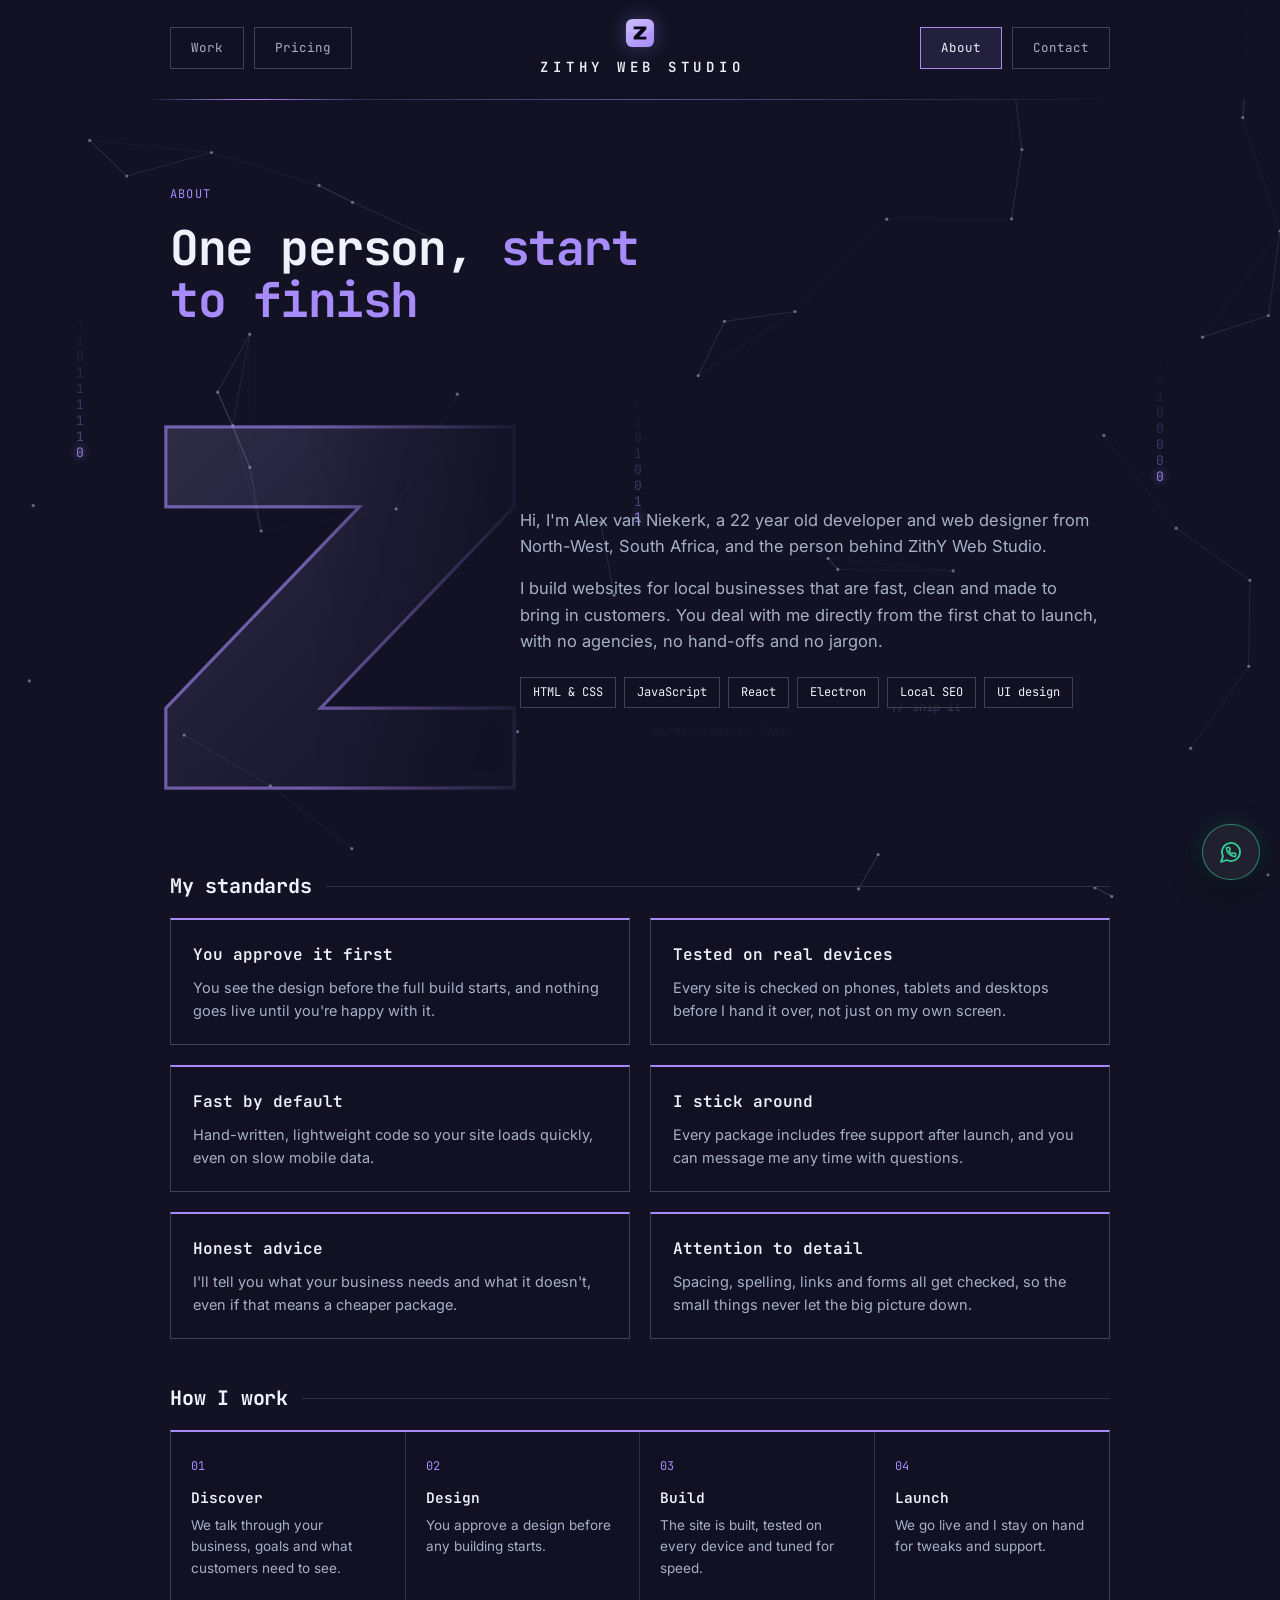
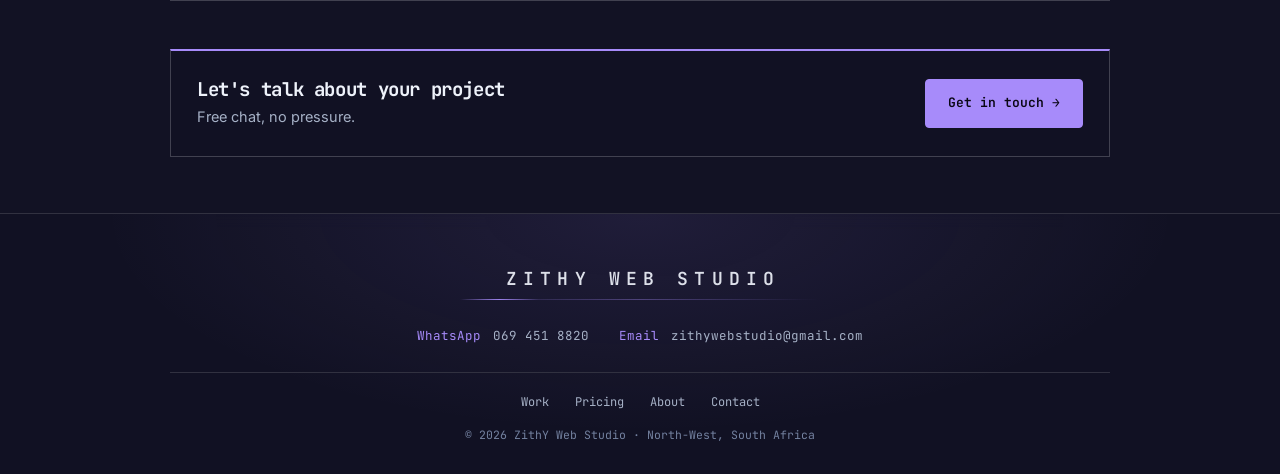
==== commit f0338dfb: "New home page, header, logo and conversion improvements - Home page: split hero with an MST screensh" ====
--- a/about.html
+++ b/about.html
@@ -9,12 +9,15 @@
   <link href="https://fonts.googleapis.com/css2?family=Inter:wght@400;500;600&family=JetBrains+Mono:wght@400;500;600;700&display=swap" rel="stylesheet">
   <link rel="stylesheet" href="css/style.css">
   <link rel="stylesheet" href="css/landing.css">
+  <link rel="icon" href="favicon.svg" type="image/svg+xml">
 </head>
 <body>
   <canvas id="bg" aria-hidden="true"></canvas>
   <header class="l-nav" id="nav"><div class="in">
-    <a class="l-brand" href="index.html"><span class="l-mark">Z_</span><span class="l-name">ZithY Web Studio</span></a>
-    <nav class="l-links"><a href="work.html">Work</a><a href="pricing.html">Pricing</a><a href="about.html">About</a><a class="l-link" href="contact.html">Contact</a></nav>
+    <nav class="l-links"><a href="work.html">Work</a><a href="pricing.html">Pricing</a></nav>
+    <a class="l-brand" href="index.html"><span class="l-mark"><svg viewBox="0 0 64 64" aria-hidden="true"><defs><linearGradient id="zbadge" x1="0" y1="0" x2="1" y2="1"><stop offset="0" style="stop-color: var(--cyan-hover)"/><stop offset="1" style="stop-color: var(--cyan)"/></linearGradient></defs><rect x="2" y="2" width="60" height="60" rx="14" fill="url(#zbadge)"/><rect x="2" y="2" width="60" height="30" rx="14" fill="#fff" fill-opacity=".10"/><path d="M0 0H270V62L120 218H270V280H0V218L150 62H0Z" transform="translate(18.5 18) scale(0.1)" style="fill: var(--cyan-ink)"/></svg></span><span class="l-name">ZithY Web Studio</span></a>
+    <nav class="l-links l-right"><a href="about.html">About</a><a href="contact.html">Contact</a></nav>
+    <span class="l-navline"></span>
   </div></header>
 
   <main>
--- a/css/landing.css
+++ b/css/landing.css
@@ -4,7 +4,6 @@
 body { font-family: var(--sans); }
 
 .l-nav { position: sticky; top: 0; z-index: 20; background: rgb(var(--bg-rgb) / 0.7); backdrop-filter: blur(12px); border-bottom: 1px solid transparent; }
-.l-nav.scrolled { border-bottom-color: var(--border); }
 .l-nav .in { width: min(940px, 100% - 48px); margin-inline: auto; height: 64px; display: flex; align-items: center; justify-content: space-between; }
 .l-brand { display: flex; align-items: center; gap: 12px; font-family: var(--mono-display); font-size: 12.5px; font-weight: 600; letter-spacing: 0.22em; text-transform: uppercase; }
 .l-mark { width: 26px; height: 26px; display: grid; place-items: center; border-radius: 7px; border: 1px solid rgb(var(--accent-rgb) / 0.5); color: var(--cyan); font-size: 14px; letter-spacing: 0; }
@@ -44,13 +43,12 @@
 
 /* ---------- inner pages ---------- */
 .l-links a[aria-current] { color: var(--text); }
-.l-links a.l-link[aria-current] { color: var(--cyan-hover); }
 .l-page { width: min(940px, 100% - 48px); margin-inline: auto; padding: 84px 0 44px; }
 .l-eyebrow { font-family: var(--mono-display); font-size: 12px; letter-spacing: 0.1em; text-transform: uppercase; color: var(--cyan); }
 .l-page h1 { font-family: var(--mono-display); font-weight: 700; font-size: clamp(30px, 5vw, 48px); line-height: 1.1; letter-spacing: -0.03em; margin: 16px 0 16px; max-width: 18ch; }
 .l-page h1 em { font-style: normal; color: var(--cyan); }
 .l-page .sub { max-width: 54ch; color: var(--muted); font-size: 17px; }
-.l-sec { width: min(940px, 100% - 48px); margin: 0 auto; padding-bottom: 84px; }
+.l-sec { width: min(940px, 100% - 48px); margin: 0 auto; padding-top: 0; padding-bottom: 48px; }
 .l-sec > h2 { font-family: var(--mono-display); font-size: 20px; font-weight: 700; letter-spacing: -0.01em; max-width: none; margin-bottom: 20px; display: flex; align-items: center; gap: 14px; }
 .l-sec > h2::after { content: ''; flex: 1; height: 1px; background: var(--border); }
 .l-grid { display: grid; grid-template-columns: 1fr 1fr; gap: 20px; }
@@ -134,7 +132,7 @@
 .l-info a:hover { border-color: rgb(var(--accent-rgb) / 0.6); }
 .l-info small { display: block; font-family: var(--mono-display); font-size: 11px; letter-spacing: 0.1em; text-transform: uppercase; color: var(--dim); margin-bottom: 3px; }
 .l-info span { color: var(--cyan); font-family: var(--mono-display); font-size: 14px; }
-.l-cta-band { width: min(940px, 100% - 48px); margin: 0 auto 84px; border: 1px solid var(--border-strong); border-top: 2px solid var(--cyan); background: rgb(var(--bg-rgb) / 0.82); backdrop-filter: blur(10px); padding: 28px 26px; display: flex; justify-content: space-between; align-items: center; gap: 20px; flex-wrap: wrap; }
+.l-cta-band { width: min(940px, 100% - 48px); margin: 0 auto 56px; border: 1px solid var(--border-strong); border-top: 2px solid var(--cyan); background: rgb(var(--bg-rgb) / 0.82); backdrop-filter: blur(10px); padding: 28px 26px; display: flex; justify-content: space-between; align-items: center; gap: 20px; flex-wrap: wrap; }
 .l-cta-band h2 { font-family: var(--mono-display); font-size: 19px; font-weight: 700; max-width: none; }
 .l-cta-band p { color: var(--muted); font-size: 14.5px; margin-top: 4px; }
 
@@ -146,8 +144,6 @@
   .l-portrait { max-width: 240px; }
 }
 @media (max-width: 640px) {
-  .l-name { display: none; }
-  .l-links { gap: 16px; }
   .l-plans { grid-template-columns: 1fr; }
   .l-plan:nth-child(odd) { border-right: 0; }
   .l-hero { padding-top: 70px; }
@@ -157,8 +153,11 @@
 .l-meta { display: flex; align-items: center; justify-content: space-between; gap: 16px; margin-top: 18px; padding-top: 16px; border-top: 1px solid var(--border); font-family: var(--mono-display); font-size: 12px; color: var(--dim); }
 .l-live { display: inline-flex; align-items: center; gap: 8px; color: var(--green); font-weight: 500; letter-spacing: 0.06em; text-transform: uppercase; }
 .l-live i { width: 7px; height: 7px; border-radius: 50%; background: var(--green); box-shadow: 0 0 0 4px rgb(var(--contact-rgb) / 0.16); animation: live 2.4s ease-in-out infinite; }
+.l-progress { display: inline-flex; align-items: center; gap: 8px; color: var(--cyan); font-weight: 500; letter-spacing: 0.06em; text-transform: uppercase; }
+.l-progress i { width: 7px; height: 7px; border-radius: 50%; background: var(--cyan); box-shadow: 0 0 0 4px rgb(var(--accent-rgb) / 0.16); animation: progress 2.4s ease-in-out infinite; }
 @keyframes live { 50% { box-shadow: 0 0 0 7px rgb(var(--contact-rgb) / 0); } }
-@media (prefers-reduced-motion: reduce) { .l-live i { animation: none; } }
+@keyframes progress { 50% { box-shadow: 0 0 0 7px rgb(var(--accent-rgb) / 0); } }
+@media (prefers-reduced-motion: reduce) { .l-live i, .l-progress i { animation: none; } }
 
 /* themed dropdown (js/site.js) */
 .l-dd-native, .l-form select.l-dd-native { position: absolute; width: 1px; height: 1px; padding: 0; border: 0; opacity: 0; pointer-events: none; }
@@ -298,3 +297,147 @@
 ::view-transition-new(bg), ::view-transition-new(nav) { animation: none; }
 ::view-transition-old(root), ::view-transition-new(root) { animation-duration: 0.22s; }
 @media (prefers-reduced-motion: reduce) { ::view-transition-old(root), ::view-transition-new(root) { animation-duration: 0.01s; } }
+
+/* form feedback after sending */
+.l-note { padding: 14px 16px; border: 1px solid var(--border-strong); border-left-width: 2px; font-size: 14.5px; color: var(--muted); }
+.l-note[hidden] { display: none; }
+.l-note strong { color: var(--text); font-family: var(--mono-display); font-weight: 600; margin-right: 4px; }
+.l-note.success { border-left-color: var(--green); background: rgb(var(--contact-rgb) / 0.08); }
+.l-note.error { border-left-color: var(--cyan); background: rgb(var(--accent-rgb) / 0.08); }
+.l-note a { color: var(--cyan); text-decoration: underline; text-underline-offset: 3px; }
+.l-btn[disabled] { opacity: 0.7; cursor: progress; }
+
+/* home page (option C): split hero with the live MST site, built-for strip, why, packages */
+.hm-wrap { width: min(1000px, 100% - 48px); margin-inline: auto; }
+.hm-sec { padding: 40px 0 70px; }
+.hm-sec > .hm-wrap > h2, .hm-h2 { font-family: var(--mono-display); font-size: clamp(22px, 3vw, 30px); font-weight: 700; letter-spacing: -0.02em; line-height: 1.15; max-width: none; margin: 0 0 8px; }
+.hm-lead { color: var(--muted); font-size: 16.5px; max-width: 58ch; margin: 0 0 28px; }
+.hm-eyebrow { font-family: var(--mono-display); font-size: 12px; letter-spacing: 0.1em; text-transform: uppercase; color: var(--cyan); margin-bottom: 10px; display: block; }
+.hm-hero { padding: 96px 0 60px; }
+.hm-hero h1 { font-family: var(--mono-display); font-weight: 700; font-size: clamp(32px, 5.4vw, 58px); line-height: 1.08; letter-spacing: -0.035em; margin: 22px 0 20px; max-width: 18ch; }
+.hm-hero h1 em { font-style: normal; color: var(--cyan); }
+.hm-hero .sub { max-width: 54ch; color: var(--muted); font-size: 17.5px; margin: 0; }
+.hm-hero .l-cta { margin-top: 32px; }
+.hm-browser { border: 1px solid var(--border-strong); background: var(--panel-solid); box-shadow: 0 24px 60px rgb(0 0 0 / 0.4), 0 0 40px rgb(var(--accent-rgb) / 0.12); }
+.hm-bar { display: flex; align-items: center; gap: 7px; padding: 10px 14px; border-bottom: 1px solid var(--border); background: rgb(var(--bg-rgb) / 0.8); }
+.hm-bar i { width: 9px; height: 9px; border-radius: 50%; background: var(--border-hover); }
+.hm-bar span { margin-left: 10px; font-family: var(--mono-display); font-size: 11.5px; color: var(--dim); }
+.hm-bar .live { margin-left: auto; display: inline-flex; align-items: center; gap: 7px; color: var(--green); letter-spacing: 0.06em; text-transform: uppercase; }
+.hm-bar .live::before { content: ''; width: 6px; height: 6px; border-radius: 50%; background: var(--green); box-shadow: 0 0 0 3px rgb(var(--contact-rgb) / 0.18); }
+.hm-view { position: relative; overflow: hidden; background: var(--bg); }
+.hm-view iframe { position: absolute; top: 0; left: 0; width: 1280px; height: 800px; border: 0; transform-origin: 0 0; pointer-events: none; }
+.hm-view a.over { position: absolute; inset: 0; z-index: 2; }
+.hm-split { display: grid; grid-template-columns: 1fr 1.15fr; gap: 48px; align-items: center; }
+.hm-tilt { transform: perspective(1400px) rotateY(-7deg) rotateX(2deg); transform-origin: left center; }
+.hm-built { display: flex; flex-wrap: wrap; align-items: center; justify-content: center; gap: 10px 14px; padding: 22px 0; border-block: 1px solid var(--border); font-family: var(--mono-display); font-size: 12px; color: var(--dim); }
+.hm-built span:first-child { letter-spacing: 0.1em; text-transform: uppercase; }
+.hm-built b { font-weight: 500; color: var(--muted); padding: 5px 12px; border: 1px solid var(--border-strong); }
+.hm-why { display: grid; grid-template-columns: repeat(3, 1fr); gap: 32px; }
+.hm-why h3 { font-family: var(--mono-display); font-size: 16px; margin: 0 0 8px; }
+.hm-why p { margin: 0; color: var(--muted); font-size: 14.5px; }
+.hm-why .n { font-family: var(--mono-display); font-size: 40px; font-weight: 700; color: var(--cyan); line-height: 1; margin-bottom: 12px; }
+.hm-plans { display: grid; grid-template-columns: repeat(4, 1fr); gap: 16px; align-items: stretch; }
+.hm-plan { display: flex; flex-direction: column; padding: 22px; border: 1px solid var(--border-strong); background: rgb(var(--bg-rgb) / 0.82); backdrop-filter: blur(10px); position: relative; transition: border-color 0.2s, transform 0.2s; }
+.hm-plan:hover { border-color: rgb(var(--accent-rgb) / 0.6); transform: translateY(-3px); }
+.hm-plan h3 { font-family: var(--mono-display); font-size: 14.5px; margin: 0; }
+.hm-plan .p { font-family: var(--mono-display); font-size: 26px; font-weight: 700; color: var(--cyan); margin: 8px 0 4px; letter-spacing: -0.02em; }
+.hm-plan p { margin: 0 0 14px; font-size: 13.5px; color: var(--dim); flex: 1; }
+.hm-plan.pop { border-color: rgb(var(--accent-rgb) / 0.7); border-top: 2px solid var(--cyan); background: linear-gradient(180deg, rgb(var(--accent-rgb) / 0.1), rgb(var(--bg-rgb) / 0.85) 60%); transform: translateY(-8px); }
+.hm-plan.pop:hover { transform: translateY(-11px); }
+.hm-plan .tag { position: absolute; top: -11px; left: 18px; font-family: var(--mono-display); font-size: 10px; letter-spacing: 0.08em; text-transform: uppercase; background: var(--cyan); color: var(--cyan-ink); padding: 2px 9px; font-weight: 600; }
+.hm-plan .l-view { margin-top: 0; }
+@media (max-width: 860px) {
+  .hm-plans { grid-template-columns: 1fr 1fr; }
+  .hm-why, .hm-split { grid-template-columns: 1fr; }
+  .hm-tilt { transform: none; }
+  .hm-plan.pop { transform: none; }
+}
+@media (max-width: 520px) { .hm-plans { grid-template-columns: 1fr; } }
+@media (prefers-reduced-motion: reduce) { .hm-plan, .hm-plan:hover, .hm-plan.pop:hover { transition: none; transform: none; } .hm-tilt { transform: none; } }
+
+/* boxed "why" cards */
+.hm-sec h2 + .hm-why { margin-top: 28px; }
+.hm-why { gap: 20px; }
+.hm-why .l-card .body { padding: 26px 26px 28px; }
+.hm-why .n { margin-bottom: 16px; }
+.hm-why .l-card h3 { display: block; margin: 0 0 8px; }
+.hm-why .l-card p { margin: 0; }
+
+/* header: centred wordmark with a glowing line, nav links as bordered tabs with corner brackets */
+.l-nav { border-bottom: 0; }
+.l-nav .in { height: auto; display: grid; grid-template-columns: 1fr auto 1fr; align-items: center; gap: 24px; padding: 18px 0 22px; position: relative; transition: padding 0.25s; }
+.l-nav.scrolled .in { padding: 10px 0 12px; }
+.l-brand { display: grid; justify-items: center; gap: 8px; text-align: center; font-size: 14px; letter-spacing: 0.34em; padding-left: 0.34em; }
+.l-nav.scrolled .l-brand { gap: 0; }
+.l-nav .l-mark { width: 26px; height: 26px; font-weight: 700; font-size: 13px; letter-spacing: 0; transition: height 0.25s, opacity 0.25s, margin 0.25s, border-width 0.25s; margin-left: -0.34em; }
+.l-nav.scrolled .l-mark { height: 0; opacity: 0; border-width: 0; overflow: hidden; }
+.l-nav .l-links { gap: 10px; }
+.l-nav .l-links.l-right { justify-content: flex-end; }
+.l-nav .l-links a { position: relative; padding: 10px 20px; border: 1px solid var(--border-strong); background: rgb(var(--bg-rgb) / 0.6); transition: border-color 0.2s, background 0.2s, color 0.2s; }
+.l-nav .l-links a::before, .l-nav .l-links a::after { content: ''; position: absolute; width: 0; height: 0; border: 1px solid var(--cyan); opacity: 0; pointer-events: none; transition: width 0.25s, height 0.25s, opacity 0.25s; }
+.l-nav .l-links a::before { top: -1px; left: -1px; border-right: 0; border-bottom: 0; }
+.l-nav .l-links a::after { bottom: -1px; right: -1px; border-left: 0; border-top: 0; }
+.l-nav .l-links a:hover, .l-nav .l-links a:focus-visible { color: var(--text); border-color: rgb(var(--accent-rgb) / 0.5); }
+.l-nav .l-links a:hover::before, .l-nav .l-links a:hover::after, .l-nav .l-links a:focus-visible::before, .l-nav .l-links a:focus-visible::after, .l-nav .l-links a[aria-current]::before, .l-nav .l-links a[aria-current]::after { opacity: 1; width: 10px; height: 10px; }
+.l-nav .l-links a[aria-current] { color: var(--text); border-color: var(--cyan); background: rgb(var(--accent-rgb) / 0.12); }
+.l-navline { position: absolute; left: -24px; right: -24px; bottom: 0; height: 1px; overflow: hidden; background: linear-gradient(90deg, transparent, rgb(var(--accent-rgb) / 0.5) 50%, transparent); }
+.l-navline::after { content: ''; position: absolute; top: -1px; bottom: -1px; left: 0; width: 22%; background: linear-gradient(90deg, transparent, var(--cyan), transparent); filter: drop-shadow(0 0 5px var(--cyan)); animation: l-run 6s linear infinite; }
+@media (max-width: 760px) {
+  .l-nav .in { grid-template-columns: 1fr 1fr; grid-template-areas: "brand brand" "left right"; gap: 12px 10px; padding: 14px 0 16px; }
+  .l-nav .l-brand { grid-area: brand; }
+  .l-nav .l-links:not(.l-right) { grid-area: left; }
+  .l-nav .l-links.l-right { grid-area: right; }
+  .l-nav .l-links { gap: 6px; }
+  .l-nav .l-links a { padding: 9px 12px; font-size: 12px; }
+  .l-nav.scrolled .in { padding: 8px 0 10px; }
+}
+@media (prefers-reduced-motion: reduce) { .l-navline::after { animation: none; left: 39%; } .l-nav .l-links a, .l-nav .l-links a::before, .l-nav .l-links a::after, .l-nav .in, .l-nav .l-mark { transition: none; } }
+
+/* header sits above the page instead of in the flow: shrinking it on scroll can no longer move the content,
+   which used to push the scroll position back across the trigger point and make the page flicker */
+.l-nav { position: fixed; top: 0; left: 0; right: 0; }
+body { padding-top: 96px; }
+html { scroll-padding-top: 110px; }
+@media (max-width: 760px) { body { padding-top: 88px; } html { scroll-padding-top: 100px; } }
+
+/* home: screenshot in the browser frame, and the starting-price line */
+.hm-view img { display: block; width: 100%; height: auto; }
+.hm-from { margin: 20px 0 0; display: flex; flex-wrap: wrap; align-items: center; gap: 4px 10px; font-family: var(--mono-display); font-size: 12.5px; color: var(--muted); }
+.hm-from b { color: var(--cyan); font-weight: 600; }
+.hm-from span { color: var(--dim); }
+
+/* contact: what happens next */
+.l-next { margin-top: 6px; padding-top: 18px; border-top: 1px solid var(--border); display: grid; gap: 12px; }
+.l-next ol { list-style: none; margin: 0; padding: 0; display: grid; grid-template-columns: repeat(3, 1fr); gap: 18px; counter-reset: n; }
+.l-next li { counter-increment: n; display: grid; gap: 4px; align-content: start; }
+.l-next li::before { content: '0' counter(n); font-family: var(--mono-display); font-size: 12px; color: var(--cyan); }
+.l-next li b { font-family: var(--mono-display); font-size: 13px; font-weight: 600; letter-spacing: 0; color: var(--text); }
+.l-next li span { font-family: var(--sans); font-size: 13.5px; letter-spacing: 0; color: var(--muted); line-height: 1.5; }
+@media (max-width: 760px) { .l-next ol { grid-template-columns: 1fr; gap: 14px; } }
+
+/* floating WhatsApp button, on every page */
+.l-wa { position: fixed; right: 20px; bottom: 20px; z-index: 30; display: flex; align-items: center; height: 56px; padding: 0 16px; color: var(--green); background: var(--panel-solid); border: 1px solid rgb(var(--contact-rgb) / 0.55); border-radius: 999px; box-shadow: 0 10px 30px rgb(0 0 0 / 0.45), 0 0 24px rgb(var(--contact-rgb) / 0.18); font-family: var(--mono-display); font-size: 13px; font-weight: 600; transition: box-shadow 0.2s, background 0.2s, transform 0.2s; }
+.l-wa svg { width: 24px; height: 24px; flex: none; }
+.l-wa span { max-width: 0; overflow: hidden; white-space: nowrap; margin-left: 0; color: var(--text); opacity: 0; transition: max-width 0.3s ease, margin 0.3s ease, opacity 0.2s; }
+.l-wa:hover, .l-wa:focus-visible { background: rgb(var(--contact-rgb) / 0.14); box-shadow: 0 10px 30px rgb(0 0 0 / 0.45), 0 0 30px rgb(var(--contact-rgb) / 0.4); transform: translateY(-2px); }
+.l-wa:hover span, .l-wa:focus-visible span { max-width: 170px; margin-left: 10px; opacity: 1; }
+.l-wa::after { content: ''; position: absolute; inset: -1px; border-radius: inherit; border: 1px solid var(--green); opacity: 0; animation: l-wa-ping 3.2s ease-out infinite; pointer-events: none; }
+@keyframes l-wa-ping { 0% { opacity: 0.55; transform: scale(1); } 70%, 100% { opacity: 0; transform: scale(1.35); } }
+@media (max-width: 760px) { .l-wa { right: 14px; bottom: 14px; height: 52px; } .l-wa:hover span { max-width: 0; margin-left: 0; opacity: 0; } }
+@media (prefers-reduced-motion: reduce) { .l-wa::after { animation: none; } .l-wa, .l-wa span { transition: none; } }
+
+/* phone header: one slim row of tabs under a small wordmark, and just the tabs once you scroll */
+@media (max-width: 760px) {
+  .l-nav .in { gap: 8px 10px; padding: 10px 0 12px; }
+  .l-nav .l-mark { display: none; }
+  .l-nav .l-brand { font-size: 12.5px; letter-spacing: 0.3em; padding-left: 0.3em; }
+  .l-nav .l-links a { padding: 8px 12px; font-size: 12px; }
+  .l-nav.scrolled .l-brand { display: none; }
+  .l-nav.scrolled .in { grid-template-areas: "left right"; padding: 8px 0 10px; }
+}
+@media (max-width: 520px) { .hm-from { display: grid; gap: 4px; } .hm-from span { display: none; } }
+
+/* logo: solid badge with the Z centred */
+.l-nav .l-mark { width: 30px; height: 30px; border: 0; border-radius: 0; background: none; padding: 0; margin-left: -0.34em; filter: drop-shadow(0 0 10px rgb(var(--accent-rgb) / 0.35)); }
+.l-nav .l-mark svg { display: block; width: 100%; height: 100%; }
+.l-nav.scrolled .l-mark { filter: none; }
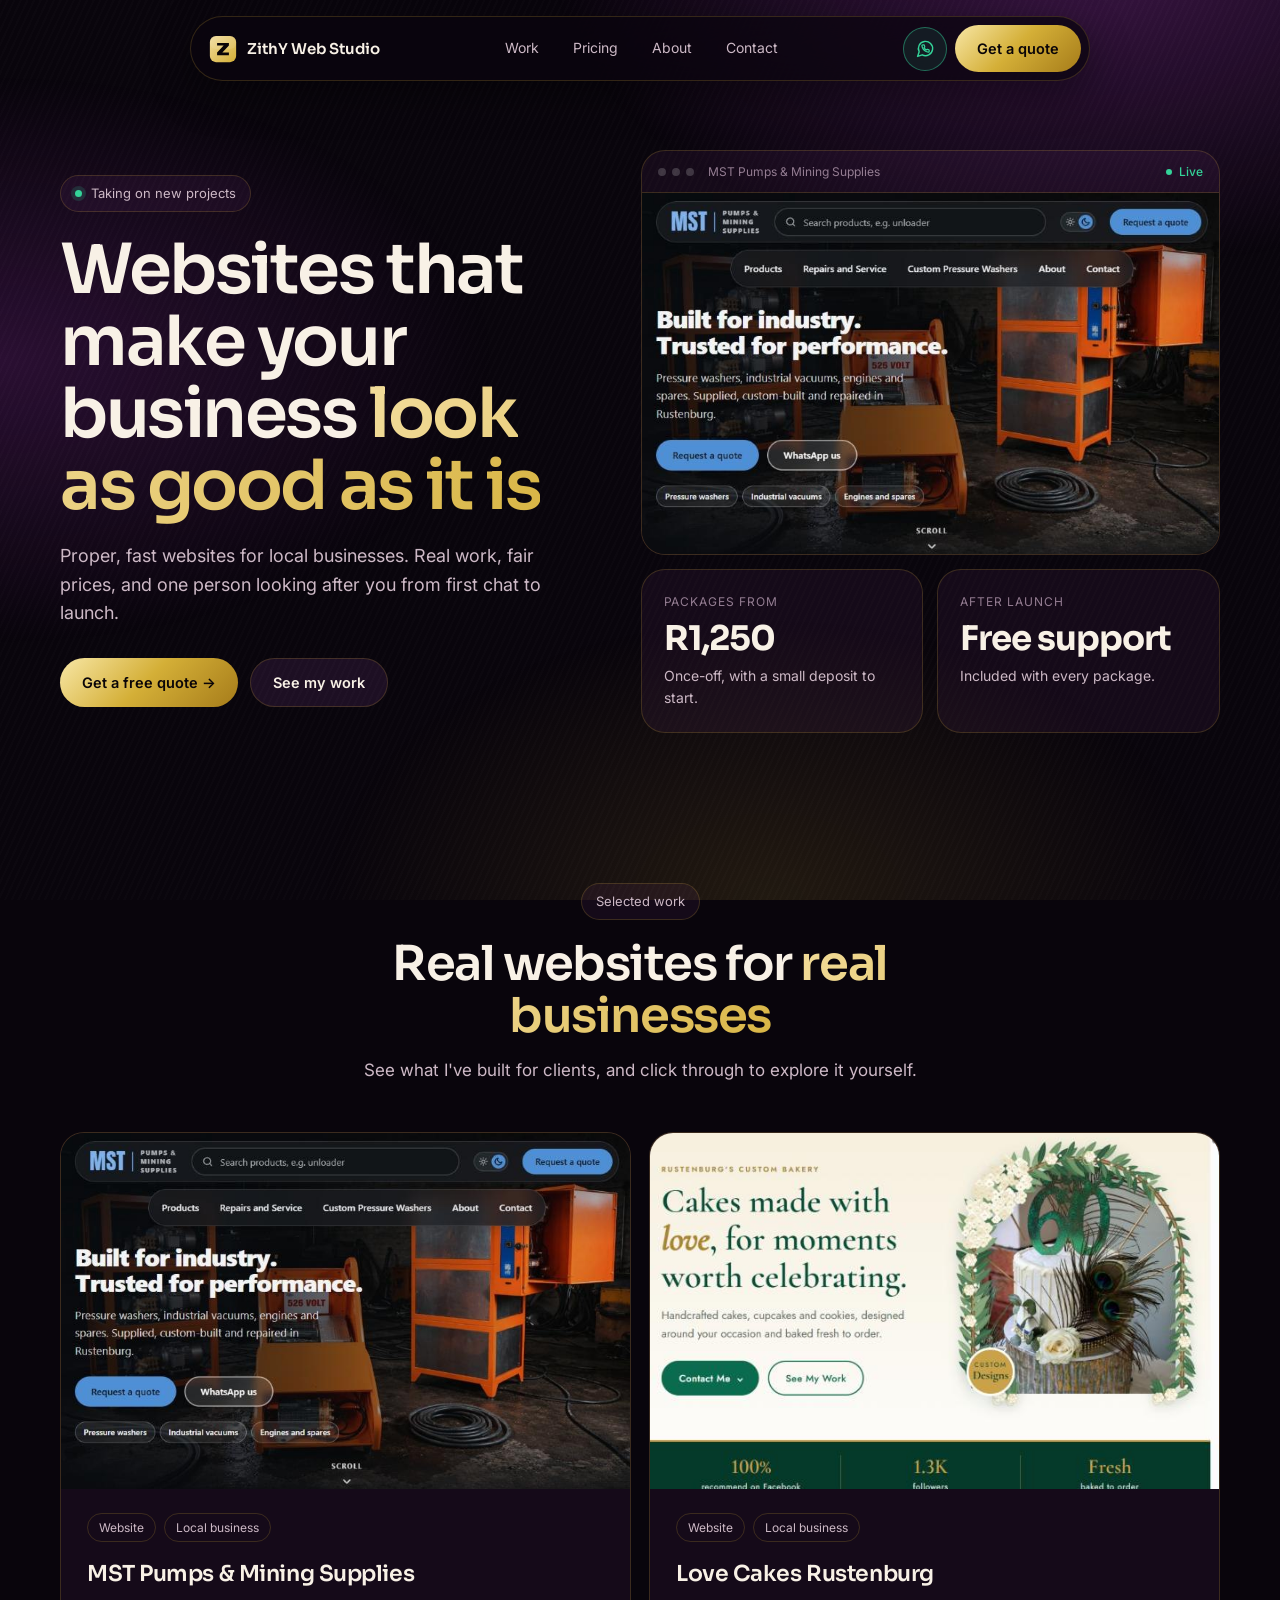
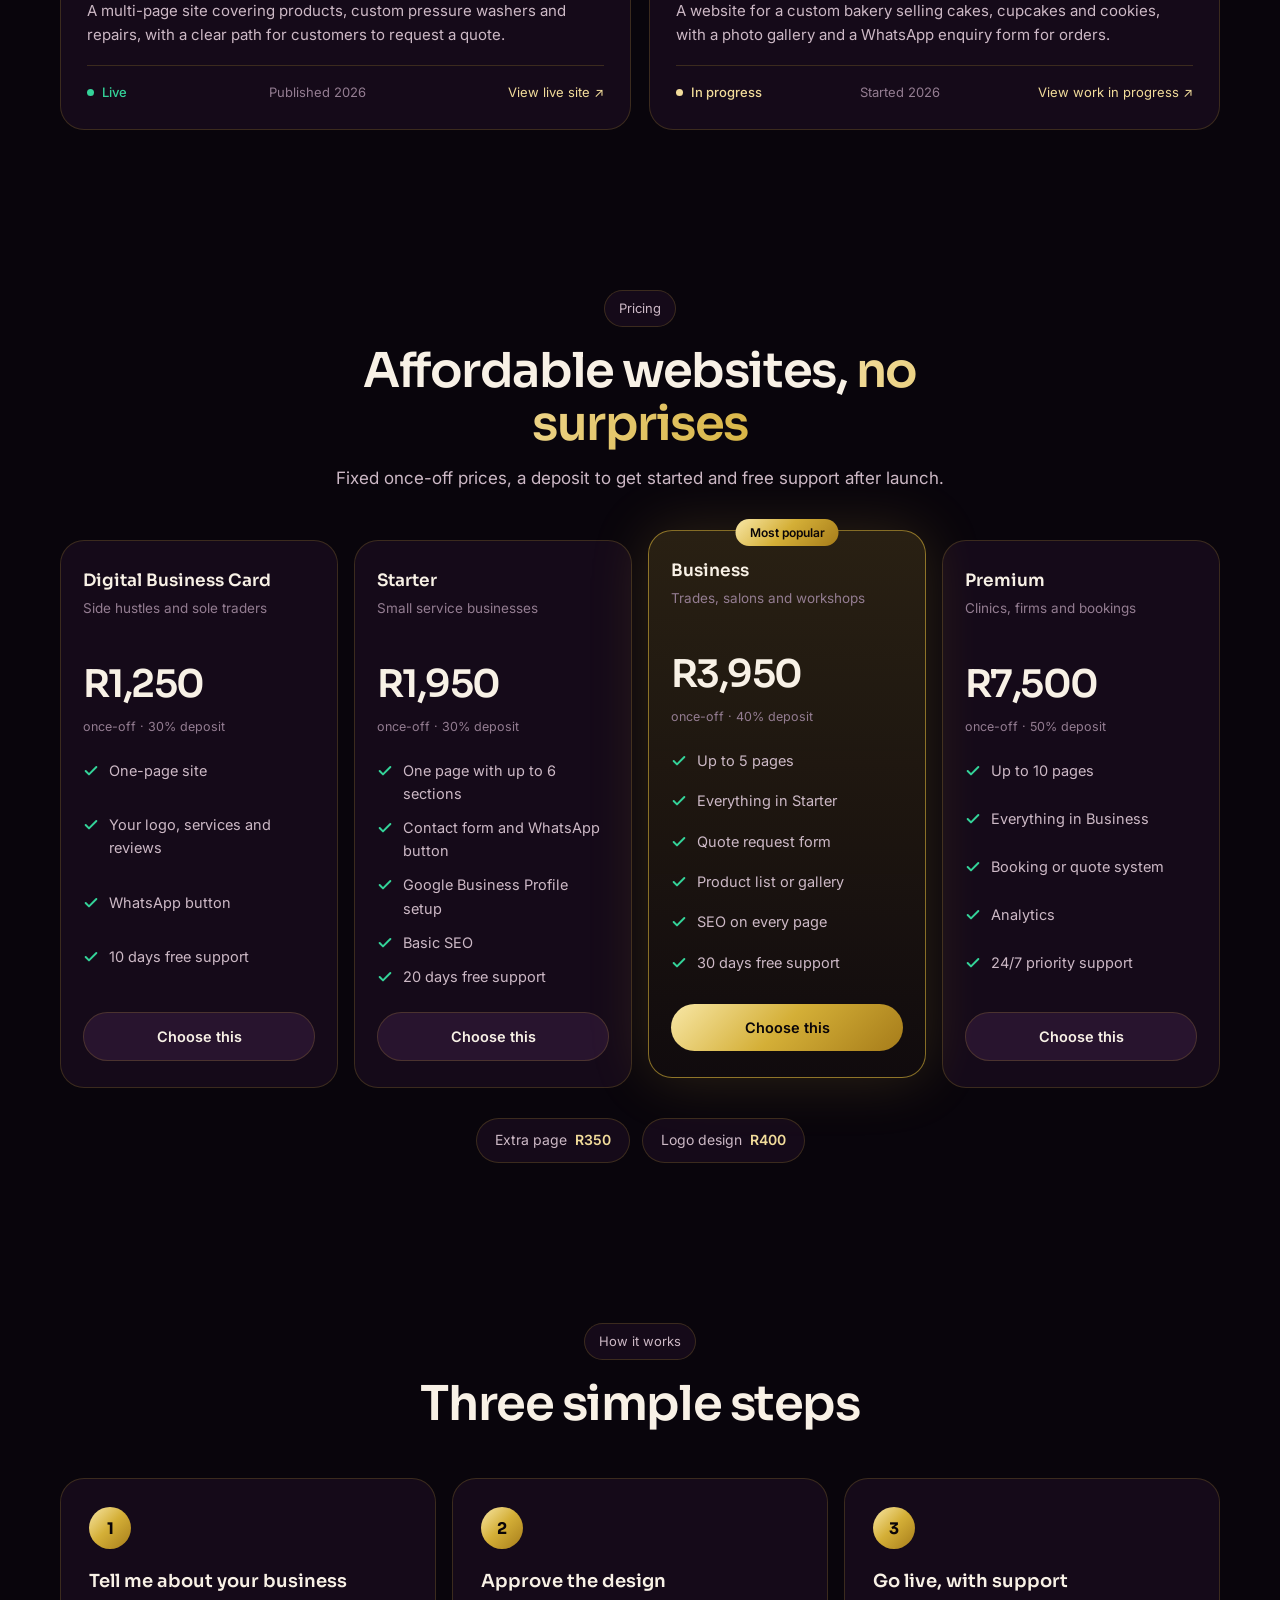
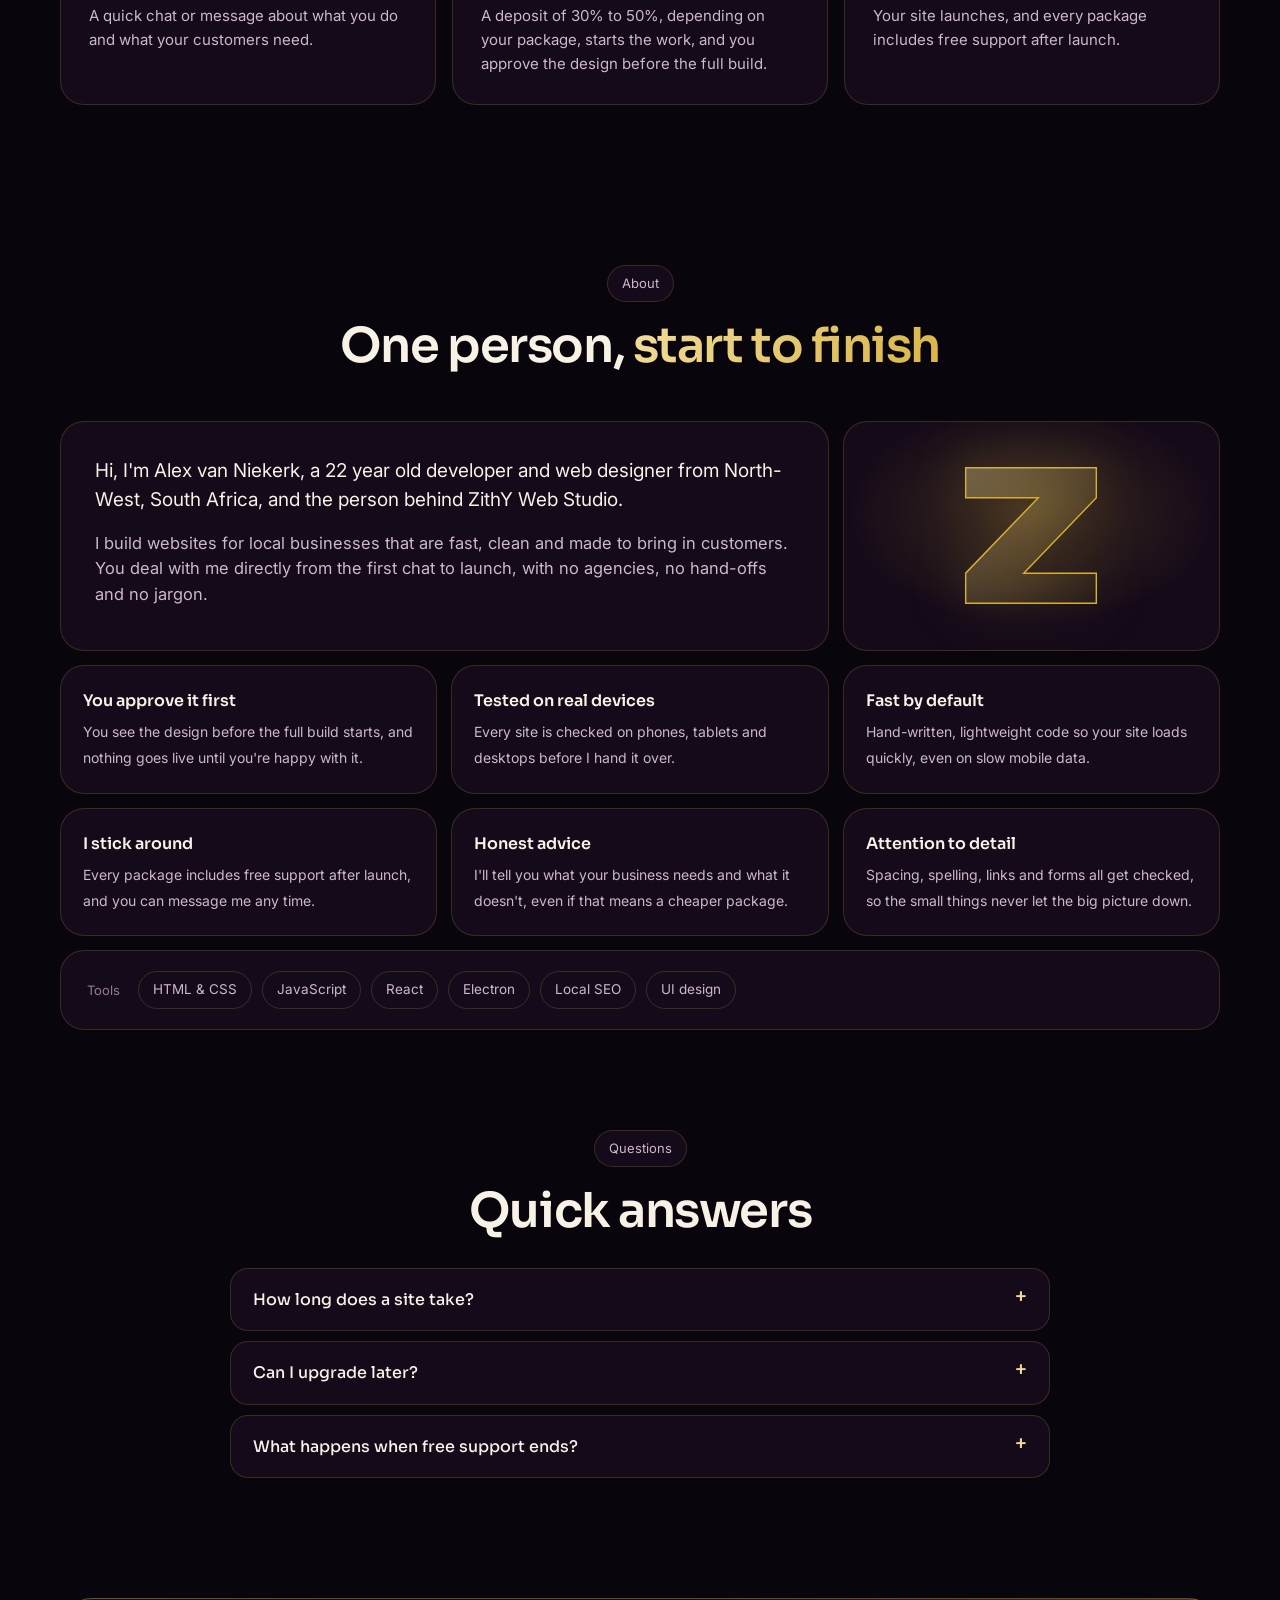
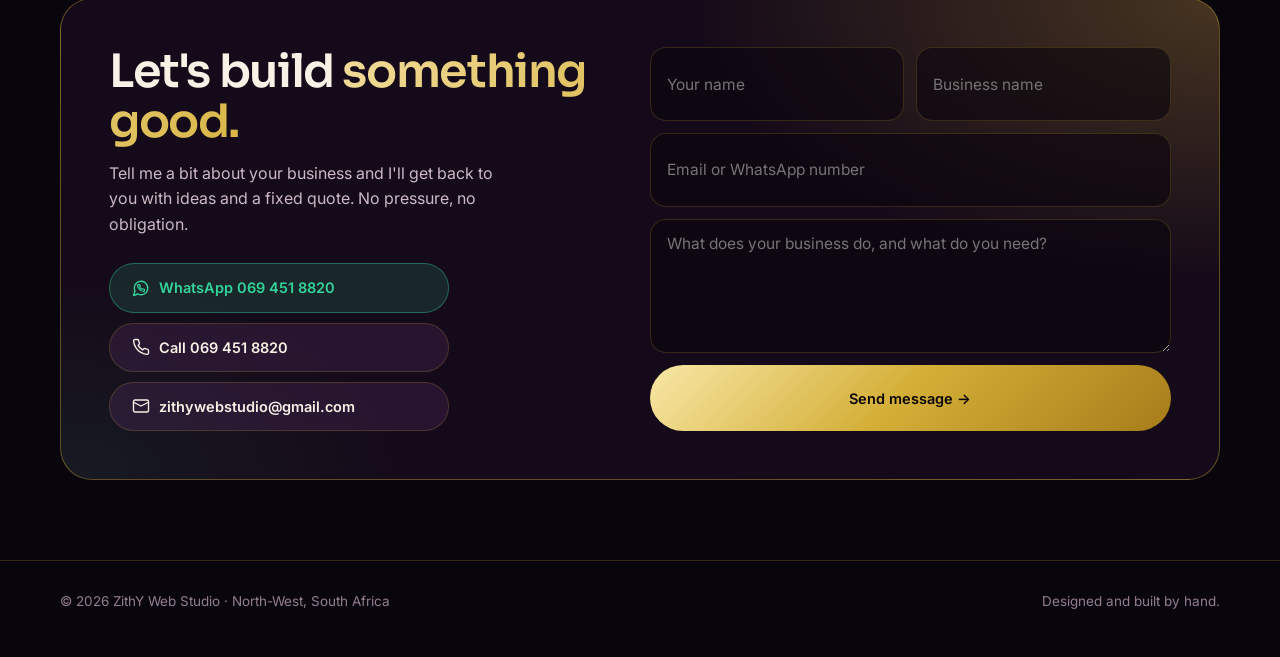
==== commit b319cdda: "Redesign as a single bento page in black, plum velvet and gold - One-page site: hero, work, pricing," ====
--- a/about.html
+++ b/about.html
@@ -1,94 +1,4 @@
-<!doctype html>
-<html lang="en">
-<head>
-  <meta charset="utf-8">
-  <meta name="viewport" content="width=device-width, initial-scale=1">
-  <title>About — ZithY Web Studio</title>
-  <link rel="preconnect" href="https://fonts.googleapis.com">
-  <link rel="preconnect" href="https://fonts.gstatic.com" crossorigin>
-  <link href="https://fonts.googleapis.com/css2?family=Inter:wght@400;500;600&family=JetBrains+Mono:wght@400;500;600;700&display=swap" rel="stylesheet">
-  <link rel="stylesheet" href="css/style.css">
-  <link rel="stylesheet" href="css/landing.css">
-  <link rel="icon" href="favicon.svg" type="image/svg+xml">
-</head>
-<body>
-  <canvas id="bg" aria-hidden="true"></canvas>
-  <header class="l-nav" id="nav"><div class="in">
-    <nav class="l-links"><a href="work.html">Work</a><a href="pricing.html">Pricing</a></nav>
-    <a class="l-brand" href="index.html"><span class="l-mark"><svg viewBox="0 0 64 64" aria-hidden="true"><defs><linearGradient id="zbadge" x1="0" y1="0" x2="1" y2="1"><stop offset="0" style="stop-color: var(--cyan-hover)"/><stop offset="1" style="stop-color: var(--cyan)"/></linearGradient></defs><rect x="2" y="2" width="60" height="60" rx="14" fill="url(#zbadge)"/><rect x="2" y="2" width="60" height="30" rx="14" fill="#fff" fill-opacity=".10"/><path d="M0 0H270V62L120 218H270V280H0V218L150 62H0Z" transform="translate(18.5 18) scale(0.1)" style="fill: var(--cyan-ink)"/></svg></span><span class="l-name">ZithY Web Studio</span></a>
-    <nav class="l-links l-right"><a href="about.html">About</a><a href="contact.html">Contact</a></nav>
-    <span class="l-navline"></span>
-  </div></header>
-
-  <main>
-    <section class="l-page">
-      <span class="l-eyebrow">About</span>
-      <h1>One person, <em>start to finish</em></h1>
-    </section>
-
-    <section class="l-sec">
-      <div class="l-about">
-        <div class="l-zmark" aria-hidden="true">
-          <svg class="l-z" viewBox="-20 -20 310 320">
-            <defs>
-              <linearGradient id="zfill" x1="0" y1="0" x2="1" y2="1">
-                <stop offset="0" style="stop-color: var(--cyan-hover); stop-opacity: 0.16"/>
-                <stop offset="1" style="stop-color: var(--cyan); stop-opacity: 0.02"/>
-              </linearGradient>
-            </defs>
-            <path class="zfill" d="M0 0H270V62L120 218H270V280H0V218L150 62H0Z"/>
-            <path class="zbase" d="M0 0H270V62L120 218H270V280H0V218L150 62H0Z"/>
-            <path class="zsweep" d="M0 0H270V62L120 218H270V280H0V218L150 62H0Z"/>
-          </svg>
-        </div>
-        <div class="l-prose">
-          <p>Hi, I'm Alex van Niekerk, a 22 year old developer and web designer from North-West, South Africa, and the person behind ZithY Web Studio.</p>
-          <p>I build websites for local businesses that are fast, clean and made to bring in customers. You deal with me directly from the first chat to launch, with no agencies, no hand-offs and no jargon.</p>
-          <div class="l-skills"><span>HTML &amp; CSS</span><span>JavaScript</span><span>React</span><span>Electron</span><span>Local SEO</span><span>UI design</span></div>
-        </div>
-      </div>
-    </section>
-
-    <section class="l-sec">
-      <h2>My standards</h2>
-      <div class="l-grid">
-        <article class="l-card top"><div class="body"><h3>You approve it first</h3><p>You see the design before the full build starts, and nothing goes live until you're happy with it.</p></div></article>
-        <article class="l-card top"><div class="body"><h3>Tested on real devices</h3><p>Every site is checked on phones, tablets and desktops before I hand it over, not just on my own screen.</p></div></article>
-        <article class="l-card top"><div class="body"><h3>Fast by default</h3><p>Hand-written, lightweight code so your site loads quickly, even on slow mobile data.</p></div></article>
-        <article class="l-card top"><div class="body"><h3>I stick around</h3><p>Every package includes free support after launch, and you can message me any time with questions.</p></div></article>
-        <article class="l-card top"><div class="body"><h3>Honest advice</h3><p>I'll tell you what your business needs and what it doesn't, even if that means a cheaper package.</p></div></article>
-        <article class="l-card top"><div class="body"><h3>Attention to detail</h3><p>Spacing, spelling, links and forms all get checked, so the small things never let the big picture down.</p></div></article>
-      </div>
-    </section>
-
-    <section class="l-sec">
-      <h2>How I work</h2>
-      <div class="l-steps">
-        <div class="l-step"><h3>Discover</h3><p>We talk through your business, goals and what customers need to see.</p></div>
-        <div class="l-step"><h3>Design</h3><p>You approve a design before any building starts.</p></div>
-        <div class="l-step"><h3>Build</h3><p>The site is built, tested on every device and tuned for speed.</p></div>
-        <div class="l-step"><h3>Launch</h3><p>We go live and I stay on hand for tweaks and support.</p></div>
-      </div>
-    </section>
-
-    <div class="l-cta-band">
-      <div><h2>Let's talk about your project</h2><p>Free chat, no pressure.</p></div>
-      <a class="l-btn" href="contact.html">Get in touch →</a>
-    </div>
-  </main>
-
-  <footer class="l-foot">
-    <div class="l-foot-word">ZithY Web Studio<span class="l-glow"></span></div>
-    <div class="l-foot-contact">
-      <a href="https://wa.me/27694518820" target="_blank" rel="noopener"><span>WhatsApp</span> 069 451 8820</a>
-      <a href="mailto:zithywebstudio@gmail.com"><span>Email</span> zithywebstudio@gmail.com</a>
-    </div>
-    <div class="l-foot-meta">
-      <nav><a href="work.html">Work</a><a href="pricing.html">Pricing</a><a href="about.html">About</a><a href="contact.html">Contact</a></nav>
-      <p>© <span id="yr">2026</span> ZithY Web Studio · North-West, South Africa</p>
-    </div>
-  </footer>
-  <script src="js/bg2.js"></script>
-  <script src="js/site.js"></script>
-</body>
-</html>
+<!doctype html><html lang="en"><head><meta charset="utf-8"><meta name="viewport" content="width=device-width,initial-scale=1"><title>ZithY Web Studio</title>
+<noscript><meta http-equiv="refresh" content="0; url=index.html#about"></noscript><link rel="canonical" href="index.html#about"><link rel="icon" href="favicon.svg" type="image/svg+xml">
+<style>body{margin:0;min-height:100vh;display:grid;place-items:center;background:#09050c;color:#cdb9c6;font:16px Inter,system-ui,sans-serif}a{color:#f2dc9b}</style>
+<script>location.replace('index.html#about');</script></head><body><p>Taking you to the <a href="index.html#about">about section</a>…</p></body></html>
